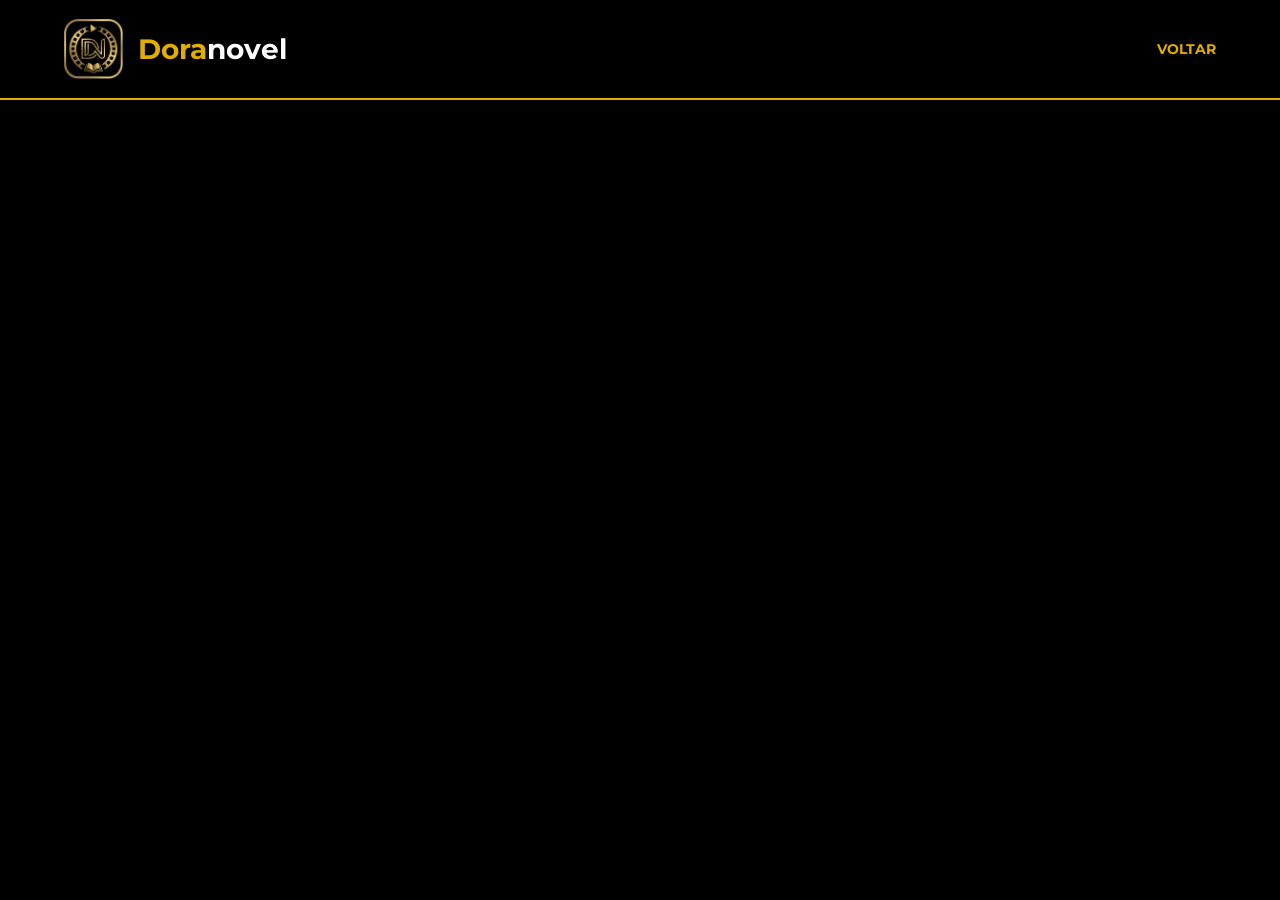
==== index.html @ fbdd0211 "Update download link for app in index.html" ====
<!DOCTYPE html>
<html lang="pt-br">
<head>
    <meta charset="UTF-8">
    <meta name="viewport" content="width=device-width, initial-scale=1.0">
    <title>Doranovel | Acesso Premium</title>
    <link href="https://fonts.googleapis.com/css2?family=Montserrat:wght@400;700&display=swap" rel="stylesheet">
    <style>
        /* --- ESTILO BASE --- */
        * { margin: 0; padding: 0; box-sizing: border-box; }
        body { font-family: 'Montserrat', sans-serif; background: #000; color: #fff; min-height: 100vh; display: flex; flex-direction: column; }
        .navbar { width: 100%; height: 100px; display: flex; align-items: center; justify-content: space-between; padding: 0 5%; background: #000; border-bottom: 2px solid #E1AD01; }
        .logo-container { display: flex; align-items: center; gap: 15px; }
        .mini-logo { height: 60px; width: auto; }
        .brand-name { font-size: 28px; font-weight: 700; color: #fff; display: flex; align-items: center; line-height: 1; }
        .brand-gold { color: #E1AD01; }
        .back-link { color: #E1AD01; text-decoration: none; font-size: 14px; font-weight: 700; text-transform: uppercase; }
        .login-wrapper { flex: 1; display: flex; align-items: center; justify-content: center; padding: 40px 5%; gap: 50px; }
        
        .login-box { flex: 1; max-width: 450px; background: #111; padding: 40px; border-radius: 20px; border: 1px solid #222; box-shadow: 0 10px 30px rgba(0,0,0,0.5); }
        .login-box h2 { font-size: 2rem; margin-bottom: 20px; color: #E1AD01; }
        .input-group { margin-bottom: 15px; }
        .input-group label { display: block; margin-bottom: 8px; font-size: 12px; color: #999; text-transform: uppercase; }
        .input-group input { width: 100%; padding: 15px; background: #222; border: 1px solid #333; border-radius: 8px; color: #fff; font-family: 'Montserrat'; outline: none; transition: 0.3s; }
        .input-group input:focus { border-color: #E1AD01; }
        .forgot-password { text-align: right; margin-bottom: 20px; }
        .forgot-password a { color: #999; font-size: 12px; text-decoration: none; }
        .btn-access { width: 100%; padding: 15px; background: #E1AD01; border: none; border-radius: 8px; color: #000; font-weight: 700; cursor: pointer; text-transform: uppercase; margin-bottom: 15px; }
        .social-login { width: 100%; padding: 12px; background: #fff; border: none; border-radius: 8px; color: #757575; cursor: pointer; display: flex; align-items: center; justify-content: center; gap: 12px; font-weight: 700; margin-bottom: 20px; font-size: 14px; transition: 0.3s; }
        .google-icon { width: 20px; height: 20px; }

        .download-box { flex: 1; max-width: 500px; text-align: center; padding: 40px; background: linear-gradient(145deg, #0a0a0a, #151515); border-radius: 25px; border: 1px solid #E1AD01; }
        .btn-download { display: inline-block; padding: 15px 40px; background: transparent; border: 2px solid #E1AD01; color: #E1AD01; border-radius: 50px; text-decoration: none; font-weight: 700; text-transform: uppercase; transition: 0.4s; cursor: pointer; }
        .btn-download:hover { background: #E1AD01; color: #000; }
        .btn-logout { margin-top: 20px; background: transparent; border: 1px solid #ff4444; color: #ff4444; padding: 10px 20px; border-radius: 8px; cursor: pointer; font-weight: 700; text-transform: uppercase; font-size: 12px; }

        /* ESTILO DO PASSO A PASSO (OVERLAY) */
        .download-step-overlay {
            display: none; position: fixed; bottom: 20px; left: 50%; transform: translateX(-50%);
            width: 90%; max-width: 400px; background: #1a1a1a; border: 2px solid #E1AD01;
            border-radius: 15px; padding: 20px; z-index: 9999; box-shadow: 0 -10px 30px rgba(0,0,0,0.8);
            animation: slideUp 0.5s ease-out;
        }
        @keyframes slideUp { from { bottom: -100px; opacity: 0; } to { bottom: 20px; opacity: 1; } }
        .step-item { display: flex; align-items: center; gap: 15px; margin-bottom: 15px; text-align: left; }
        .step-number { background: #E1AD01; color: #000; width: 28px; height: 28px; border-radius: 50%; display: flex; align-items: center; justify-content: center; font-weight: bold; flex-shrink: 0; }
        .btn-entendido { width: 100%; padding: 10px; background: #333; color: #E1AD01; border: 1px solid #E1AD01; border-radius: 8px; cursor: pointer; font-weight: bold; text-transform: uppercase; }

        #logged-out-view, #logged-in-view { display: none; }
        @media (max-width: 768px) { .navbar { height: auto; flex-direction: column; padding: 15px 5% 10px; border-bottom: 3px solid #E1AD01 !important; } .login-wrapper { flex-direction: column; gap: 30px; } .download-box { order: -1; width: 100%; } }
    </style>
</head>
<body>

    <nav class="navbar">
        <div class="logo-container">
            <img src="logo.png" alt="Logo" class="mini-logo">
            <span class="brand-name"><span class="brand-gold">Dora</span>novel</span>
        </div>
        <a href="index.html" class="back-link">Voltar</a>
    </nav>

    <!-- PAINEL DE INSTRUÇÃO -->
    <div id="stepOverlay" class="download-step-overlay">
        <h4 style="color:#E1AD01; margin-bottom: 15px; text-align: center;">Download Iniciado!</h4>
        <div class="step-item">
            <div class="step-number">1</div>
            <p style="font-size: 14px;">Aguarde o fim do download na barra de notificações do seu celular.</p>
        </div>
        <div class="step-item">
            <div class="step-number">2</div>
            <p style="font-size: 14px;">Toque no arquivo <b>"app-debug_2.apk"</b> concluído para instalar.</p>
        </div>
        <button class="btn-entendido" onclick="document.getElementById('stepOverlay').style.display='none'">ENTENDI</button>
    </div>

    <main class="login-wrapper">
        <section class="login-box" id="logged-out-view">
            <h2>Acessar</h2>
            <div class="input-group">
                <label>E-mail</label>
                <input type="email" id="email" placeholder="seu@email.com">
            </div>
            <div class="input-group">
                <label>Senha</label>
                <input type="password" id="password" placeholder="••••••••">
            </div>
            <div class="forgot-password"><a href="#" id="forgotBtn">Esqueceu a senha?</a></div>
            <button class="btn-access" id="loginSmartBtn">Entrar</button>
            <button class="social-login" id="googleBtn">
                <img src="https://upload.wikimedia.org/wikipedia/commons/c/c1/Google_%22G%22_logo.svg" class="google-icon" alt="Google Logo"> 
                Entrar com Google
            </button>
        </section>

        <section class="download-box" id="logged-in-view">
            <h3 style="color: #E1AD01; margin-bottom: 15px; font-size: 1.8rem;">Bem-vindo!</h3>
            <p id="user-greeting" style="margin-bottom: 10px; color: #fff; font-weight: 700;"></p>
            <p style="margin-bottom: 30px; color: #ccc;">Acesso liberado. Baixe agora o app oficial da Doranovel.</p>
            
            <a href="https://raw.githubusercontent.com/ALPDUARTE/doranovel-site/main/app-debug_2.apk" id="downloadLink" class="btn-download" download>BAIXAR APP</a>
            
            <br>
            <button class="btn-logout" id="logoutBtn">Sair da Conta</button>
        </section>
    </main>

    <script type="module">
        import { initializeApp } from "https://www.gstatic.com/firebasejs/10.7.1/firebase-app.js";
        import { getAuth, signInWithPopup, GoogleAuthProvider, onAuthStateChanged, signOut, signInWithEmailAndPassword, createUserWithEmailAndPassword, sendPasswordResetEmail } from "https://www.gstatic.com/firebasejs/10.7.1/firebase-auth.js";

        const firebaseConfig = {
            apiKey: "AIzaSyAKnX6uIhWGmV51lDq80zor6TP9xlyMhcY",
            authDomain: "doranovel.firebaseapp.com",
            projectId: "doranovel",
            storageBucket: "doranovel.firebasestorage.app",
            appId: "1:105334550592:web:eaf414923e311ae62eafa5"
        };

        const app = initializeApp(firebaseConfig);
        const auth = getAuth(app);
        const provider = new GoogleAuthProvider();

        const loggedOutView = document.getElementById('logged-out-view');
        const loggedInView = document.getElementById('logged-in-view');
        const userGreeting = document.getElementById('user-greeting');
        const downloadLink = document.getElementById('downloadLink');
        const stepOverlay = document.getElementById('stepOverlay');

        // FUNÇÃO DE DOWNLOAD E AVISO
        downloadLink.onclick = (e) => {
            e.preventDefault();
            stepOverlay.style.display = 'block';
            // Inicia o download após mostrar o overlay
            setTimeout(() => {
                window.location.href = downloadLink.href;
            }, 500);
        };

        onAuthStateChanged(auth, (user) => {
            if (user) {
                loggedOutView.style.display = 'none';
                loggedInView.style.display = 'block';
                userGreeting.innerText = user.displayName ? "Olá, " + user.displayName : "Olá!";
            } else {
                loggedOutView.style.display = 'block';
                loggedInView.style.display = 'none';
            }
        });

        // LOGIN / CADASTRO
        document.getElementById('googleBtn').onclick = () => {
            signInWithPopup(auth, provider).catch((error) => { alert("Erro: " + error.message); });
        };

        document.getElementById('loginSmartBtn').onclick = async () => {
            const email = document.getElementById('email').value;
            const password = document.getElementById('password').value;
            if (!email || !password) return alert("Preencha os campos.");
            try {
                await signInWithEmailAndPassword(auth, email, password);
            } catch (error) {
                if (error.code === 'auth/user-not-found' || error.code === 'auth/invalid-credential') {
                    try { await createUserWithEmailAndPassword(auth, email, password); } 
                    catch (err) { alert("Erro no cadastro: " + err.message); }
                } else { alert("Erro: " + error.message); }
            }
        };

        document.getElementById('logoutBtn').onclick = () => signOut(auth);
        document.getElementById('forgotBtn').onclick = async (e) => {
            e.preventDefault();
            const email = document.getElementById('email').value;
            if (!email) return alert("Insira o e-mail.");
            await sendPasswordResetEmail(auth, email);
            alert("E-mail de recuperação enviado!");
        };
    </script>
</body>
</html>
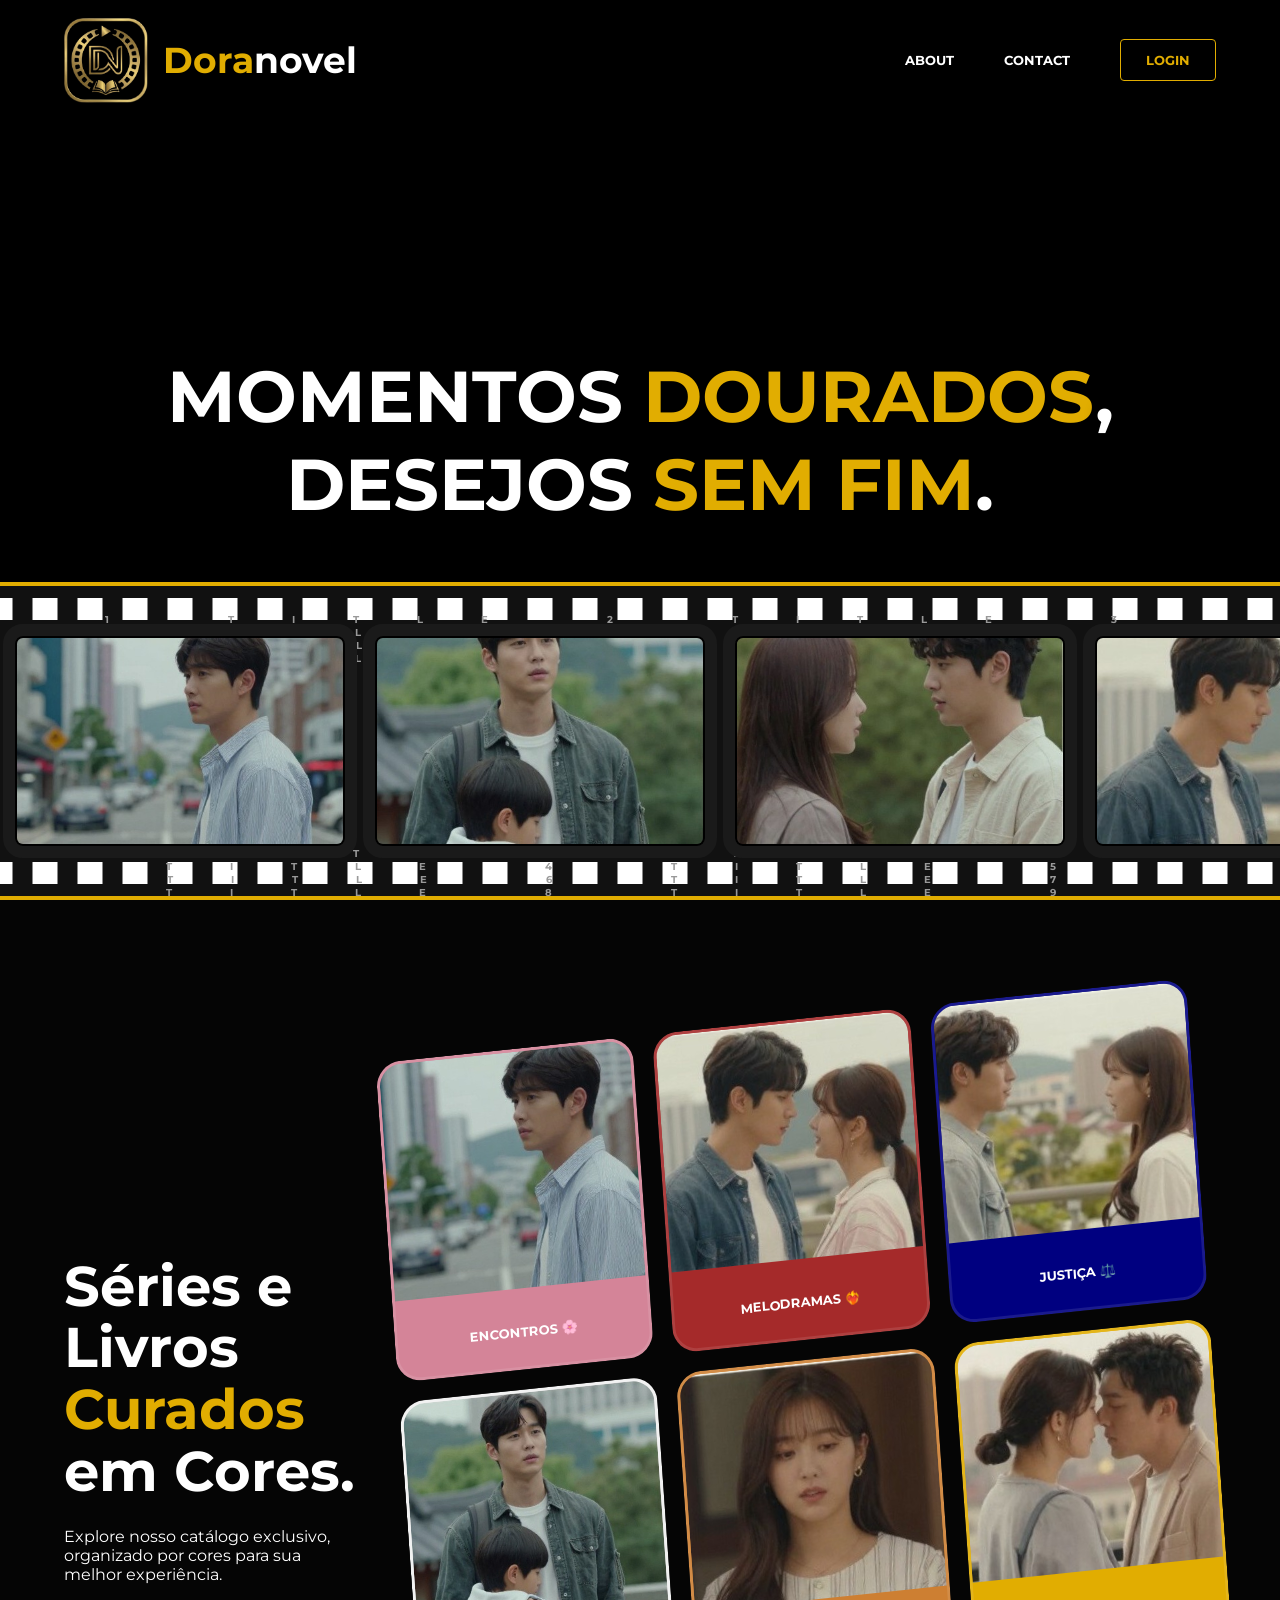
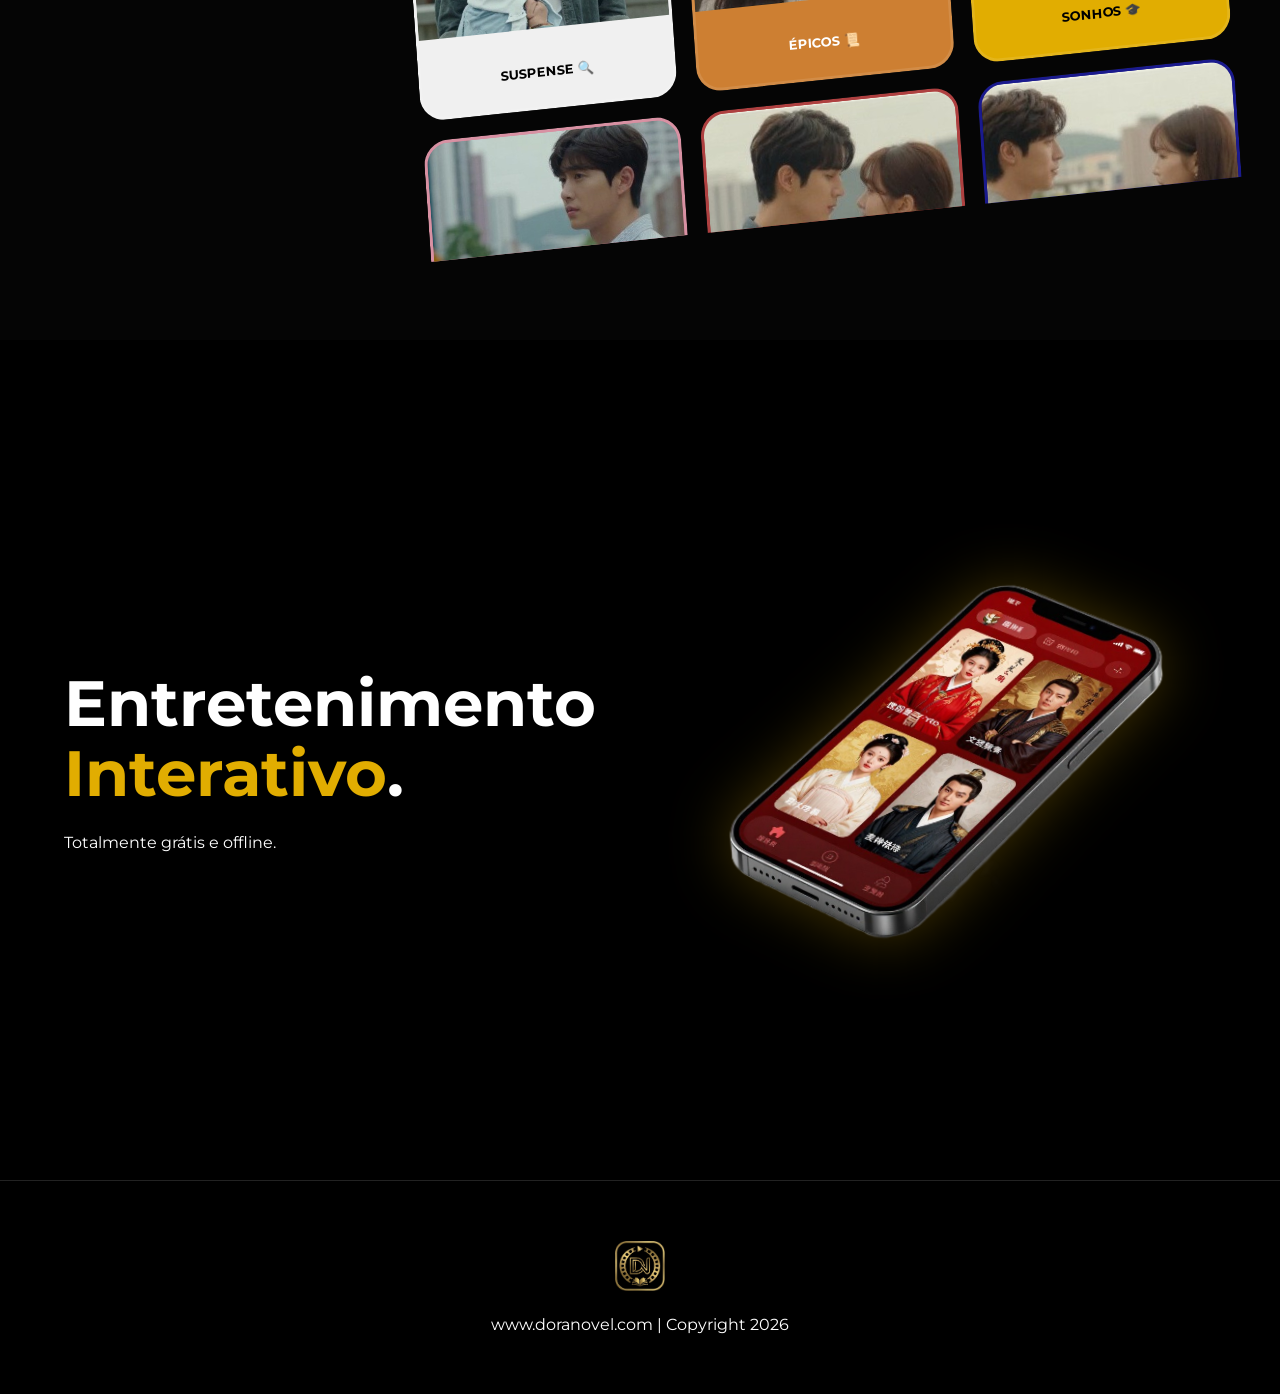
==== commit f5612160: "Add files via upload" ====
--- a/index.html
+++ b/index.html
@@ -3,177 +3,208 @@
 <head>
     <meta charset="UTF-8">
     <meta name="viewport" content="width=device-width, initial-scale=1.0">
-    <title>Doranovel | Acesso Premium</title>
+    <title>Doranovel | Premium Experience</title>
     <link href="https://fonts.googleapis.com/css2?family=Montserrat:wght@400;700&display=swap" rel="stylesheet">
     <style>
-        /* --- ESTILO BASE --- */
+        /* --- ESTILO BASE (SITE DESKTOP APROVADO - SEM ALTERAÇÕES) --- */
         * { margin: 0; padding: 0; box-sizing: border-box; }
-        body { font-family: 'Montserrat', sans-serif; background: #000; color: #fff; min-height: 100vh; display: flex; flex-direction: column; }
-        .navbar { width: 100%; height: 100px; display: flex; align-items: center; justify-content: space-between; padding: 0 5%; background: #000; border-bottom: 2px solid #E1AD01; }
+        body { font-family: 'Montserrat', sans-serif; background: #000; color: #fff; overflow-x: hidden; }
+
+        .navbar {
+            position: fixed; top: 0; width: 100%; height: 120px;
+            display: flex; align-items: center; justify-content: space-between;
+            padding: 0 5%; background: transparent; z-index: 10000; transition: all 0.5s ease;
+        }
+        .navbar.scrolled { background: #000000 !important; height: 100px; border-bottom: 2px solid #E1AD01; }
+        
         .logo-container { display: flex; align-items: center; gap: 15px; }
-        .mini-logo { height: 60px; width: auto; }
-        .brand-name { font-size: 28px; font-weight: 700; color: #fff; display: flex; align-items: center; line-height: 1; }
+        .mini-logo { height: 85px; width: auto; transition: 0.4s; }
+        .navbar.scrolled .mini-logo { height: 65px; }
+        .brand-name { font-size: 36px; font-weight: 700; display: flex; align-items: center; line-height: 1; }
         .brand-gold { color: #E1AD01; }
-        .back-link { color: #E1AD01; text-decoration: none; font-size: 14px; font-weight: 700; text-transform: uppercase; }
-        .login-wrapper { flex: 1; display: flex; align-items: center; justify-content: center; padding: 40px 5%; gap: 50px; }
         
-        .login-box { flex: 1; max-width: 450px; background: #111; padding: 40px; border-radius: 20px; border: 1px solid #222; box-shadow: 0 10px 30px rgba(0,0,0,0.5); }
-        .login-box h2 { font-size: 2rem; margin-bottom: 20px; color: #E1AD01; }
-        .input-group { margin-bottom: 15px; }
-        .input-group label { display: block; margin-bottom: 8px; font-size: 12px; color: #999; text-transform: uppercase; }
-        .input-group input { width: 100%; padding: 15px; background: #222; border: 1px solid #333; border-radius: 8px; color: #fff; font-family: 'Montserrat'; outline: none; transition: 0.3s; }
-        .input-group input:focus { border-color: #E1AD01; }
-        .forgot-password { text-align: right; margin-bottom: 20px; }
-        .forgot-password a { color: #999; font-size: 12px; text-decoration: none; }
-        .btn-access { width: 100%; padding: 15px; background: #E1AD01; border: none; border-radius: 8px; color: #000; font-weight: 700; cursor: pointer; text-transform: uppercase; margin-bottom: 15px; }
-        .social-login { width: 100%; padding: 12px; background: #fff; border: none; border-radius: 8px; color: #757575; cursor: pointer; display: flex; align-items: center; justify-content: center; gap: 12px; font-weight: 700; margin-bottom: 20px; font-size: 14px; transition: 0.3s; }
-        .google-icon { width: 20px; height: 20px; }
-
-        .download-box { flex: 1; max-width: 500px; text-align: center; padding: 40px; background: linear-gradient(145deg, #0a0a0a, #151515); border-radius: 25px; border: 1px solid #E1AD01; }
-        .btn-download { display: inline-block; padding: 15px 40px; background: transparent; border: 2px solid #E1AD01; color: #E1AD01; border-radius: 50px; text-decoration: none; font-weight: 700; text-transform: uppercase; transition: 0.4s; cursor: pointer; }
-        .btn-download:hover { background: #E1AD01; color: #000; }
-        .btn-logout { margin-top: 20px; background: transparent; border: 1px solid #ff4444; color: #ff4444; padding: 10px 20px; border-radius: 8px; cursor: pointer; font-weight: 700; text-transform: uppercase; font-size: 12px; }
-
-        /* ESTILO DO PASSO A PASSO (OVERLAY) */
-        .download-step-overlay {
-            display: none; position: fixed; bottom: 20px; left: 50%; transform: translateX(-50%);
-            width: 90%; max-width: 400px; background: #1a1a1a; border: 2px solid #E1AD01;
-            border-radius: 15px; padding: 20px; z-index: 9999; box-shadow: 0 -10px 30px rgba(0,0,0,0.8);
-            animation: slideUp 0.5s ease-out;
-        }
-        @keyframes slideUp { from { bottom: -100px; opacity: 0; } to { bottom: 20px; opacity: 1; } }
-        .step-item { display: flex; align-items: center; gap: 15px; margin-bottom: 15px; text-align: left; }
-        .step-number { background: #E1AD01; color: #000; width: 28px; height: 28px; border-radius: 50%; display: flex; align-items: center; justify-content: center; font-weight: bold; flex-shrink: 0; }
-        .btn-entendido { width: 100%; padding: 10px; background: #333; color: #E1AD01; border: 1px solid #E1AD01; border-radius: 8px; cursor: pointer; font-weight: bold; text-transform: uppercase; }
-
-        #logged-out-view, #logged-in-view { display: none; }
-        @media (max-width: 768px) { .navbar { height: auto; flex-direction: column; padding: 15px 5% 10px; border-bottom: 3px solid #E1AD01 !important; } .login-wrapper { flex-direction: column; gap: 30px; } .download-box { order: -1; width: 100%; } }
+        .links { display: flex; align-items: center; gap: 25px; }
+        .links a { color: #fff; text-decoration: none; margin-left: 25px; font-size: 13px; text-transform: uppercase; font-weight: 700; }
+        .btn-login { border: 1px solid #E1AD01; padding: 12px 25px; border-radius: 4px; color: #E1AD01 !important; text-decoration: none; font-size: 13px; font-weight: 700; }
+
+        /* HERO 1: VÍDEO COM PLAYLIST ROTATIVA */
+        .hero-main { position: relative; height: 100vh; display: flex; align-items: center; justify-content: center; overflow: hidden; }
+        .video-bg { position: absolute; top: 0; left: 0; width: 100%; height: 100%; z-index: -1; }
+        .video-bg iframe { 
+            width: 100vw; height: 56.25vw; min-height: 100vh; min-width: 177.77vh; 
+            position: absolute; top: 50%; left: 50%; transform: translate(-50%, -50%); 
+            pointer-events: none; 
+        }
+
+        .overlay { position: absolute; top: 0; left: 0; width: 100%; height: 100%; background: rgba(0,0,0,0.4); }
+        .hero-text { z-index: 5; text-align: center; }
+        .hero-text h1 { font-size: 4.5rem; text-transform: uppercase; margin-bottom: 20px; text-shadow: 3px 3px 15px #000; }
+
+        .film-strip { position: absolute; bottom: 0; width: 100%; background: #111; padding: 50px 0; border-top: 4px solid #E1AD01; border-bottom: 4px solid #E1AD01; }
+        .film-strip::before, .film-strip::after {
+            content: "1  TITLE  2  TITLE  3  TITLE  4  TITLE  5  TITLE  6  TITLE  7  TITLE  8  TITLE  9  TITLE";
+            position: absolute; width: 100%; color: #999; font-size: 10px; font-weight: bold;
+            letter-spacing: 58px; text-align: center;
+            background-image: linear-gradient(90deg, #fff 0%, #fff 25px, transparent 25px, transparent 45px);
+            background-size: 45px 22px; background-repeat: repeat-x;
+            height: 22px; z-index: 1; 
+        }
+        .film-strip::before { top: 12px; padding-top: 15px; background-position: center top; } 
+        .film-strip::after { bottom: 12px; padding-bottom: 15px; background-position: center bottom; }
+
+        .film-track { display: flex; width: max-content; animation: scroll-film 40s linear infinite; position: relative; z-index: 5; }
+        .film-track img { height: 210px; width: 330px; object-fit: cover; margin: 0 15px; border: 2px solid #000; outline: 12px solid #1a1a1a; border-radius: 8px; }
+        @keyframes scroll-film { 0% { transform: translateX(0); } 100% { transform: translateX(-50%); } }
+
+        /* HERO 2: CATEGORIAS */
+        .hero-categories { padding: 120px 5%; display: flex; align-items: center; min-height: 100vh; background: #050505; gap: 40px; }
+        .text-side { flex: 0.8; }
+        .text-side h2 { font-size: 3.5rem; line-height: 1.1; margin-bottom: 25px; max-width: 450px; }
+        .categories-wrapper { flex: 2.2; height: 800px; overflow: hidden; display: flex; gap: 20px; transform: rotate(-6deg) skewX(-2deg); }
+        .cat-col { display: flex; flex-direction: column; gap: 20px; flex: 1; }
+        .col-extremidade { animation: scrollUp 25s linear infinite; }
+        .col-meio { animation: scrollDown 25s linear infinite; }
+        @keyframes scrollUp { 0% { transform: translateY(0); } 100% { transform: translateY(-51%); } }
+        @keyframes scrollDown { 0% { transform: translateY(-51%); } 100% { transform: translateY(0); } }
+        .card { width: 100%; height: 320px; border-radius: 25px; overflow: hidden; border: 3px solid rgba(255,255,255,0.1); flex-shrink: 0; }
+        .card img { width: 100%; height: 75%; object-fit: cover; }
+        .card .info { height: 25%; display: flex; align-items: center; justify-content: center; font-weight: 700; font-size: 13px; text-align: center; text-transform: uppercase; }
+
+        /* HERO 3 */
+        .hero-features { padding: 150px 5%; display: flex; align-items: center; justify-content: center; background: #000; gap: 80px; }
+        .feature-text { flex: 1; }
+        .feature-text h2 { font-size: 4rem; margin-bottom: 25px; line-height: 1.1; } 
+        .phone-preview { flex: 1.2; display: flex; justify-content: center; }
+        .phone-preview img { width: 100%; max-width: 680px; filter: drop-shadow(0 0 30px rgba(225, 173, 1, 0.3)); transform: rotate(-2deg); }
+
+        /* ----------------------------------------------------------- */
+        /* --- AJUSTES MOBILE (ESTABILIZAÇÃO DE BORDAS E CORTES) --- */
+        /* ----------------------------------------------------------- */
+        @media (max-width: 768px) {
+            .navbar { 
+                height: auto !important; 
+                flex-direction: column; 
+                padding: 15px 5% 15px; 
+                align-items: center;
+                background: #000; 
+                /* Trava a borda sempre no fundo do contêiner mobile */
+                border-bottom: 3px solid #E1AD01 !important; 
+                position: fixed;
+            } 
+            
+            .logo-container { width: 100%; justify-content: center; margin-bottom: 8px; }
+            .mini-logo { height: 55px; }
+            .brand-name { font-size: 24px; justify-content: center; }
+            
+            .links { 
+                width: 100%; 
+                justify-content: center; 
+                gap: 12px; 
+                margin-top: 5px;
+                padding-bottom: 5px;
+            }
+            .links a { font-size: 11px; margin-left: 0; }
+            .btn-login { padding: 8px 12px; font-size: 11px; }
+
+            /* HERO 1 MOBILE: Previne corte do frame */
+            .hero-main { display: flex; flex-direction: column; justify-content: center; align-items: center; height: 100vh; }
+            .hero-text { width: 100%; margin-top: -60px; }
+            .hero-text h1 { font-size: 1.8rem; padding: 0 15px; } 
+
+            /* Ajuste da Película para não cortar no mobile */
+            .film-strip { 
+                padding: 30px 0; 
+                height: 180px; /* Altura fixa no mobile para estabilidade */
+                display: flex;
+                align-items: center;
+            }
+            .film-track img { height: 120px; width: 180px; outline: 6px solid #1a1a1a; }
+
+            /* Hero 2 e 3 Mobile */
+            .hero-categories, .hero-features { flex-direction: column; text-align: center; padding: 100px 5% 60px; }
+            .feature-text h2 { font-size: 2.2rem !important; }
+            .categories-wrapper { transform: none; height: 500px; width: 100%; flex: none; justify-content: center; }
+            .card { height: 220px; }
+        }
     </style>
 </head>
 <body>
 
-    <nav class="navbar">
+    <nav class="navbar" id="mainNavbar">
         <div class="logo-container">
             <img src="logo.png" alt="Logo" class="mini-logo">
             <span class="brand-name"><span class="brand-gold">Dora</span>novel</span>
         </div>
-        <a href="index.html" class="back-link">Voltar</a>
+        <div class="links">
+            <a href="about.html">About</a>
+            <a href="contact.html">Contact</a>
+            <a href="login.html" class="btn-login">Login</a>
+        </div>
     </nav>
 
-    <!-- PAINEL DE INSTRUÇÃO -->
-    <div id="stepOverlay" class="download-step-overlay">
-        <h4 style="color:#E1AD01; margin-bottom: 15px; text-align: center;">Download Iniciado!</h4>
-        <div class="step-item">
-            <div class="step-number">1</div>
-            <p style="font-size: 14px;">Aguarde o fim do download na barra de notificações do seu celular.</p>
-        </div>
-        <div class="step-item">
-            <div class="step-number">2</div>
-            <p style="font-size: 14px;">Toque no arquivo <b>"app-debug_2.apk"</b> concluído para instalar.</p>
-        </div>
-        <button class="btn-entendido" onclick="document.getElementById('stepOverlay').style.display='none'">ENTENDI</button>
-    </div>
-
-    <main class="login-wrapper">
-        <section class="login-box" id="logged-out-view">
-            <h2>Acessar</h2>
-            <div class="input-group">
-                <label>E-mail</label>
-                <input type="email" id="email" placeholder="seu@email.com">
-            </div>
-            <div class="input-group">
-                <label>Senha</label>
-                <input type="password" id="password" placeholder="••••••••">
-            </div>
-            <div class="forgot-password"><a href="#" id="forgotBtn">Esqueceu a senha?</a></div>
-            <button class="btn-access" id="loginSmartBtn">Entrar</button>
-            <button class="social-login" id="googleBtn">
-                <img src="https://upload.wikimedia.org/wikipedia/commons/c/c1/Google_%22G%22_logo.svg" class="google-icon" alt="Google Logo"> 
-                Entrar com Google
-            </button>
-        </section>
-
-        <section class="download-box" id="logged-in-view">
-            <h3 style="color: #E1AD01; margin-bottom: 15px; font-size: 1.8rem;">Bem-vindo!</h3>
-            <p id="user-greeting" style="margin-bottom: 10px; color: #fff; font-weight: 700;"></p>
-            <p style="margin-bottom: 30px; color: #ccc;">Acesso liberado. Baixe agora o app oficial da Doranovel.</p>
-            
-            <a href="https://raw.githubusercontent.com/ALPDUARTE/doranovel-site/main/app-debug_2.apk" id="downloadLink" class="btn-download" download>BAIXAR APP</a>
-            
-            <br>
-            <button class="btn-logout" id="logoutBtn">Sair da Conta</button>
-        </section>
-    </main>
-
-    <script type="module">
-        import { initializeApp } from "https://www.gstatic.com/firebasejs/10.7.1/firebase-app.js";
-        import { getAuth, signInWithPopup, GoogleAuthProvider, onAuthStateChanged, signOut, signInWithEmailAndPassword, createUserWithEmailAndPassword, sendPasswordResetEmail } from "https://www.gstatic.com/firebasejs/10.7.1/firebase-auth.js";
-
-        const firebaseConfig = {
-            apiKey: "AIzaSyAKnX6uIhWGmV51lDq80zor6TP9xlyMhcY",
-            authDomain: "doranovel.firebaseapp.com",
-            projectId: "doranovel",
-            storageBucket: "doranovel.firebasestorage.app",
-            appId: "1:105334550592:web:eaf414923e311ae62eafa5"
-        };
-
-        const app = initializeApp(firebaseConfig);
-        const auth = getAuth(app);
-        const provider = new GoogleAuthProvider();
-
-        const loggedOutView = document.getElementById('logged-out-view');
-        const loggedInView = document.getElementById('logged-in-view');
-        const userGreeting = document.getElementById('user-greeting');
-        const downloadLink = document.getElementById('downloadLink');
-        const stepOverlay = document.getElementById('stepOverlay');
-
-        // FUNÇÃO DE DOWNLOAD E AVISO
-        downloadLink.onclick = (e) => {
-            e.preventDefault();
-            stepOverlay.style.display = 'block';
-            // Inicia o download após mostrar o overlay
-            setTimeout(() => {
-                window.location.href = downloadLink.href;
-            }, 500);
-        };
-
-        onAuthStateChanged(auth, (user) => {
-            if (user) {
-                loggedOutView.style.display = 'none';
-                loggedInView.style.display = 'block';
-                userGreeting.innerText = user.displayName ? "Olá, " + user.displayName : "Olá!";
-            } else {
-                loggedOutView.style.display = 'block';
-                loggedInView.style.display = 'none';
-            }
-        });
-
-        // LOGIN / CADASTRO
-        document.getElementById('googleBtn').onclick = () => {
-            signInWithPopup(auth, provider).catch((error) => { alert("Erro: " + error.message); });
-        };
-
-        document.getElementById('loginSmartBtn').onclick = async () => {
-            const email = document.getElementById('email').value;
-            const password = document.getElementById('password').value;
-            if (!email || !password) return alert("Preencha os campos.");
-            try {
-                await signInWithEmailAndPassword(auth, email, password);
-            } catch (error) {
-                if (error.code === 'auth/user-not-found' || error.code === 'auth/invalid-credential') {
-                    try { await createUserWithEmailAndPassword(auth, email, password); } 
-                    catch (err) { alert("Erro no cadastro: " + err.message); }
-                } else { alert("Erro: " + error.message); }
-            }
-        };
-
-        document.getElementById('logoutBtn').onclick = () => signOut(auth);
-        document.getElementById('forgotBtn').onclick = async (e) => {
-            e.preventDefault();
-            const email = document.getElementById('email').value;
-            if (!email) return alert("Insira o e-mail.");
-            await sendPasswordResetEmail(auth, email);
-            alert("E-mail de recuperação enviado!");
+    <section class="hero-main">
+        <div class="video-bg">
+            <iframe src="https://www.youtube.com/embed/hNcXRgX37PA?autoplay=1&mute=1&loop=1&playlist=hNcXRgX37PA,kQmfxQw_c0Y,PYQ2vLQx41M,ofkR9kPWmJw,BksusGo9W0E,d3euksbk9EA&controls=0&showinfo=0&rel=0" frameborder="0" allow="autoplay; encrypted-media"></iframe>
+        </div>
+        <div class="overlay"></div>
+        <div class="hero-text">
+            <h1>Momentos <span class="brand-gold">Dourados</span>,<br>Desejos <span class="brand-gold">Sem Fim</span>.</h1>
+        </div>
+        <div class="film-strip">
+            <div class="film-track">
+                <img src="cenas1a.jpg"> <img src="cenas1b.jpg"> <img src="cenas1c.jpg"> <img src="cenas2a.jpg">
+                <img src="cenas2b.jpg"> <img src="cenas2c.jpg"> <img src="cenas2d.jpg"> <img src="cena2e.jpg">
+                <img src="cenas1a.jpg"> <img src="cenas1b.jpg"> <img src="cenas1c.jpg"> <img src="cenas2a.jpg">
+                <img src="cenas2b.jpg"> <img src="cenas2c.jpg"> <img src="cenas2d.jpg"> <img src="cena2e.jpg">
+            </div>
+        </div>
+    </section>
+
+    <section class="hero-categories">
+        <div class="text-side">
+            <h2>Séries e Livros <span class="brand-gold">Curados</span> em Cores.</h2>
+            <p>Explore nosso catálogo exclusivo, organizado por cores para sua melhor experiência.</p>
+        </div>
+        <div class="categories-wrapper">
+            <div class="cat-col col-extremidade">
+                <div class="card" style="background: #D48498;"><img src="cenas1a.jpg"><div class="info">Encontros 🌸</div></div>
+                <div class="card" style="background: #F0F0F0; color: #000;"><img src="cenas1b.jpg"><div class="info">Suspense 🔍</div></div>
+                <div class="card" style="background: #D48498;"><img src="cenas1a.jpg"><div class="info">Encontros 🌸</div></div>
+                <div class="card" style="background: #F0F0F0; color: #000;"><img src="cenas1b.jpg"><div class="info">Suspense 🔍</div></div>
+            </div>
+            <div class="cat-col col-meio">
+                <div class="card" style="background: #A52A2A;"><img src="cenas2a.jpg"><div class="info">Melodramas ❤️‍🔥</div></div>
+                <div class="card" style="background: #CD7F32;"><img src="cenas2b.jpg"><div class="info">Épicos 📜</div></div>
+                <div class="card" style="background: #A52A2A;"><img src="cenas2a.jpg"><div class="info">Melodramas ❤️‍🔥</div></div>
+                <div class="card" style="background: #CD7F32;"><img src="cenas2b.jpg"><div class="info">Épicos 📜</div></div>
+            </div>
+            <div class="cat-col col-extremidade">
+                <div class="card" style="background: #000080;"><img src="cenas2c.jpg"><div class="info">Justiça ⚖️</div></div>
+                <div class="card" style="background: #E1AD01; color: #000;"><img src="cenas2d.jpg"><div class="info">Sonhos 🎓</div></div>
+                <div class="card" style="background: #000080;"><img src="cenas2c.jpg"><div class="info">Justiça ⚖️</div></div>
+                <div class="card" style="background: #E1AD01; color: #000;"><img src="cenas2d.jpg"><div class="info">Sonhos 🎓</div></div>
+            </div>
+        </div>
+    </section>
+
+    <section class="hero-features">
+        <div class="feature-text">
+            <h2>Entretenimento <span class="brand-gold">Interativo</span>.</h2>
+            <p>Totalmente grátis e offline.</p>
+        </div>
+        <div class="phone-preview"><img src="celular.png" alt="App Preview"></div>
+    </section>
+
+    <footer style="padding: 60px; text-align: center; background: #000; border-top: 1px solid #222;">
+        <img src="logo.png" alt="Logo" style="height: 50px; margin-bottom: 20px;">
+        <p>www.doranovel.com | Copyright 2026</p>
+    </footer>
+
+    <script>
+        window.onscroll = function() {
+            const nav = document.getElementById('mainNavbar');
+            if (window.pageYOffset > 50) { nav.classList.add('scrolled'); }
+            else { nav.classList.remove('scrolled'); }
         };
     </script>
 </body>
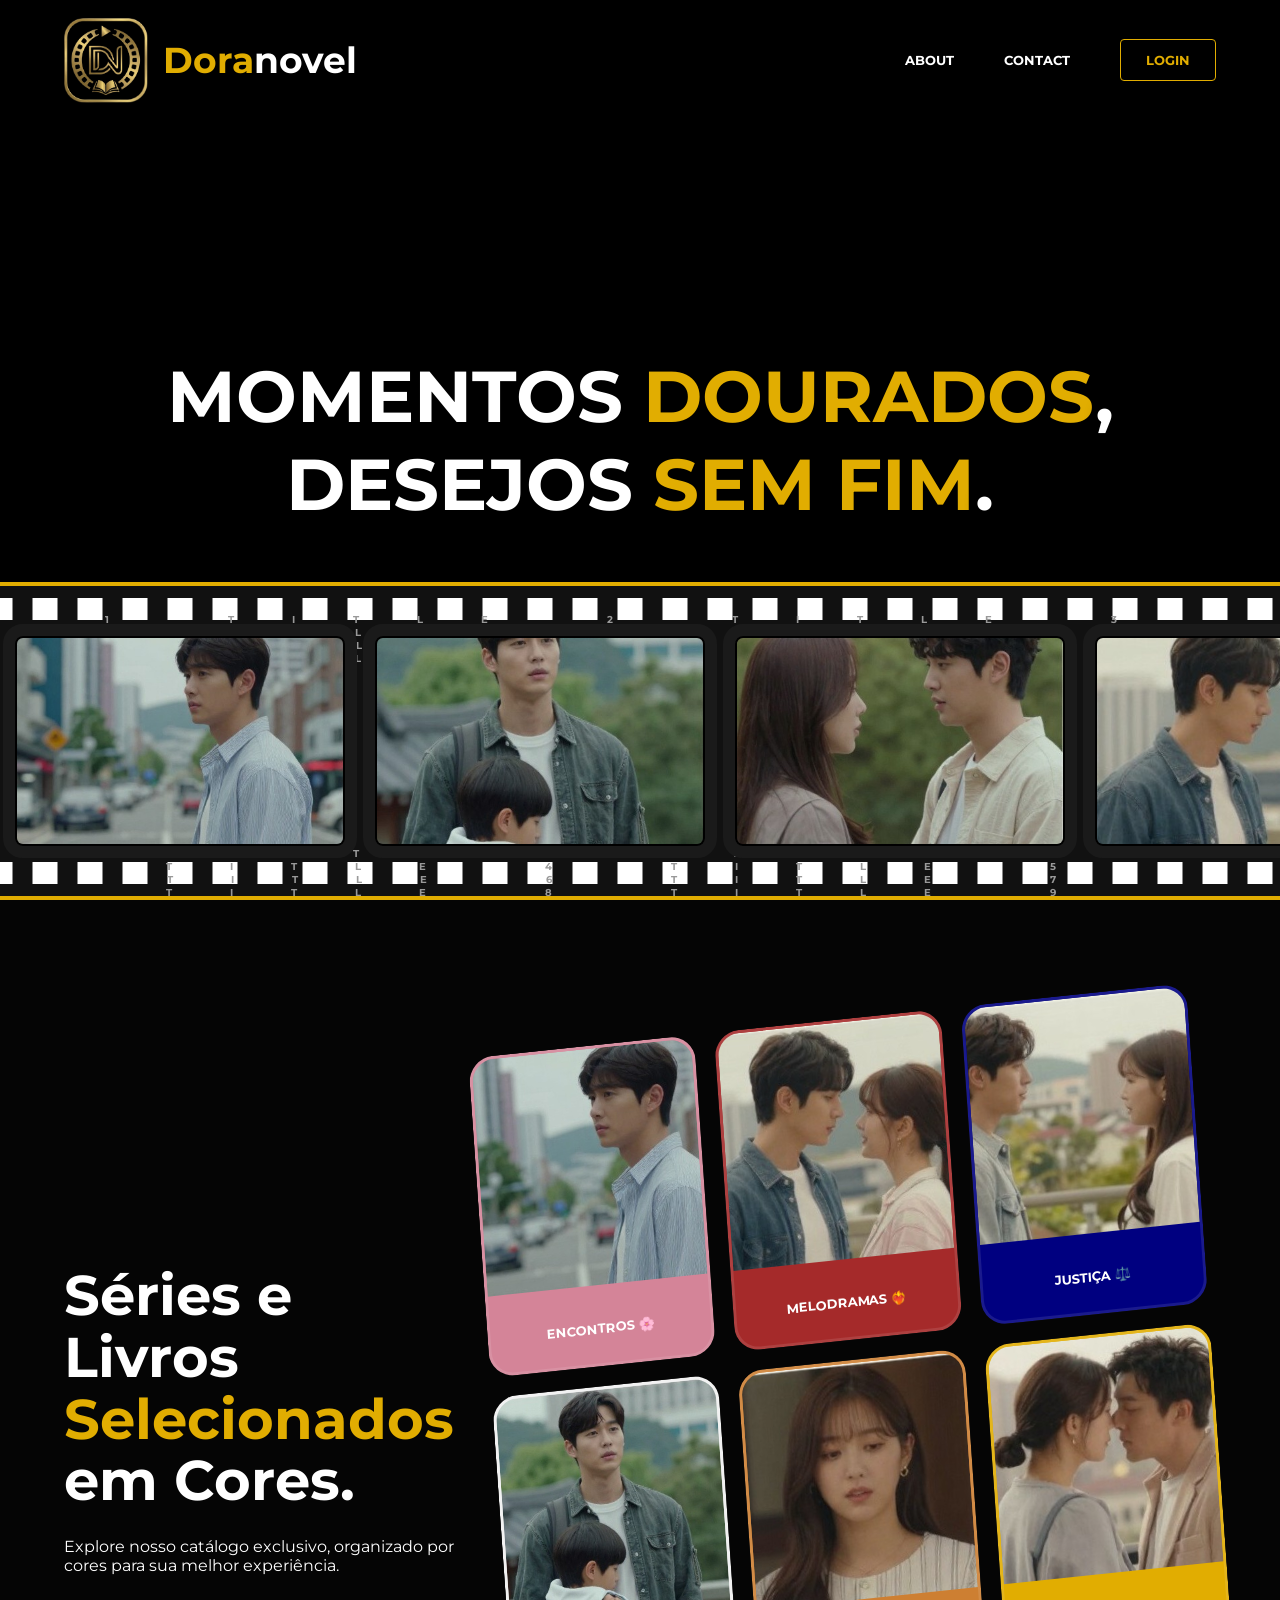
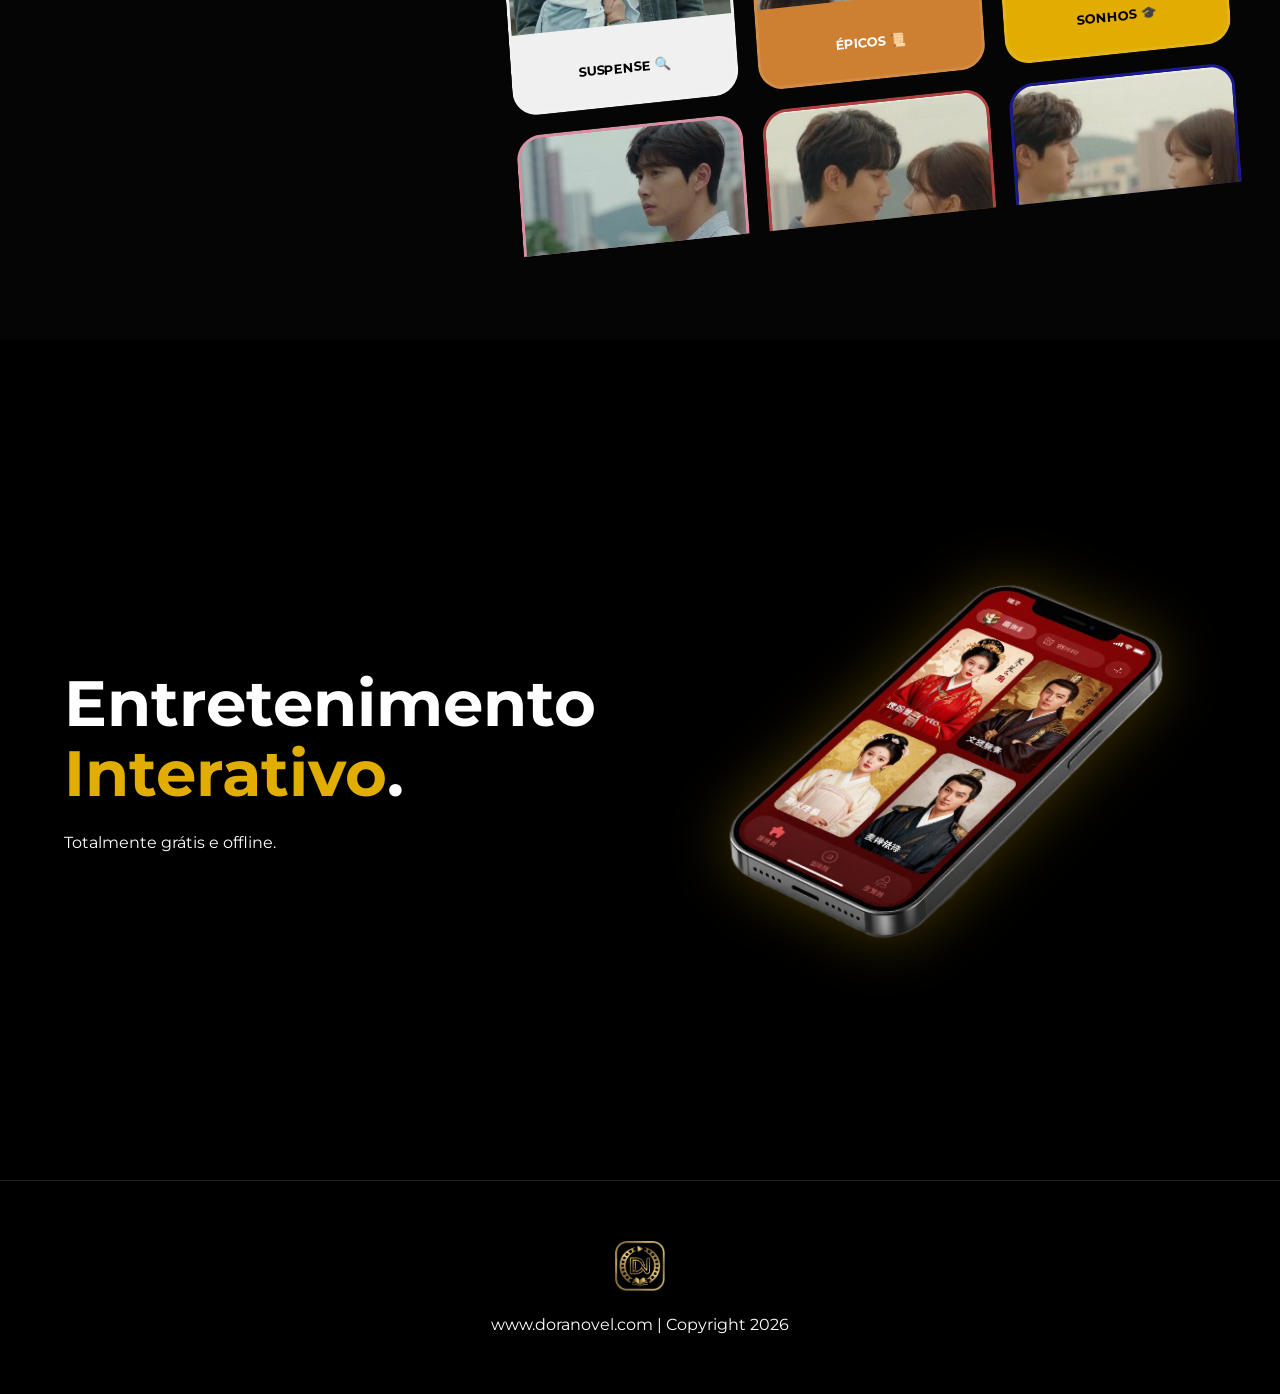
==== commit 428d941d: "Update index.html" ====
--- a/index.html
+++ b/index.html
@@ -162,7 +162,7 @@
 
     <section class="hero-categories">
         <div class="text-side">
-            <h2>Séries e Livros <span class="brand-gold">Curados</span> em Cores.</h2>
+            <h2>Séries e Livros <span class="brand-gold">Selecionados</span> em Cores.</h2>
             <p>Explore nosso catálogo exclusivo, organizado por cores para sua melhor experiência.</p>
         </div>
         <div class="categories-wrapper">
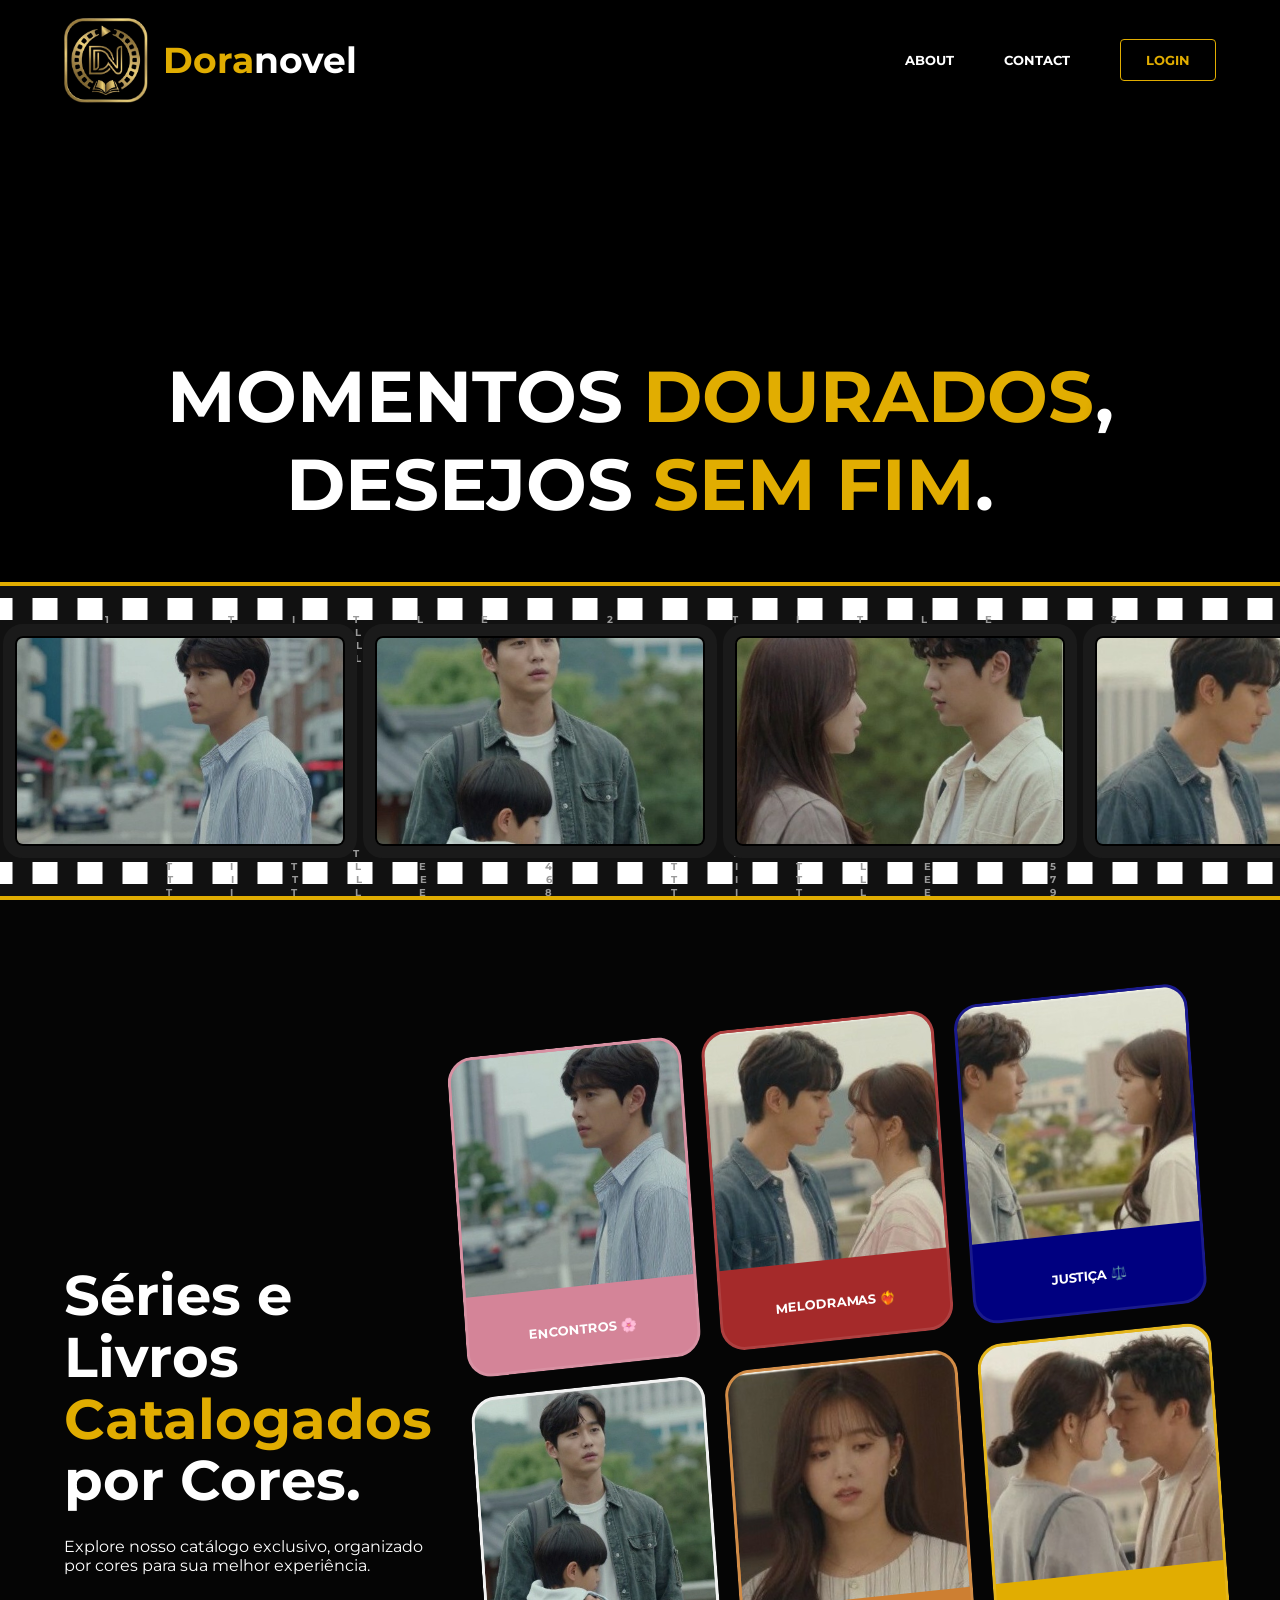
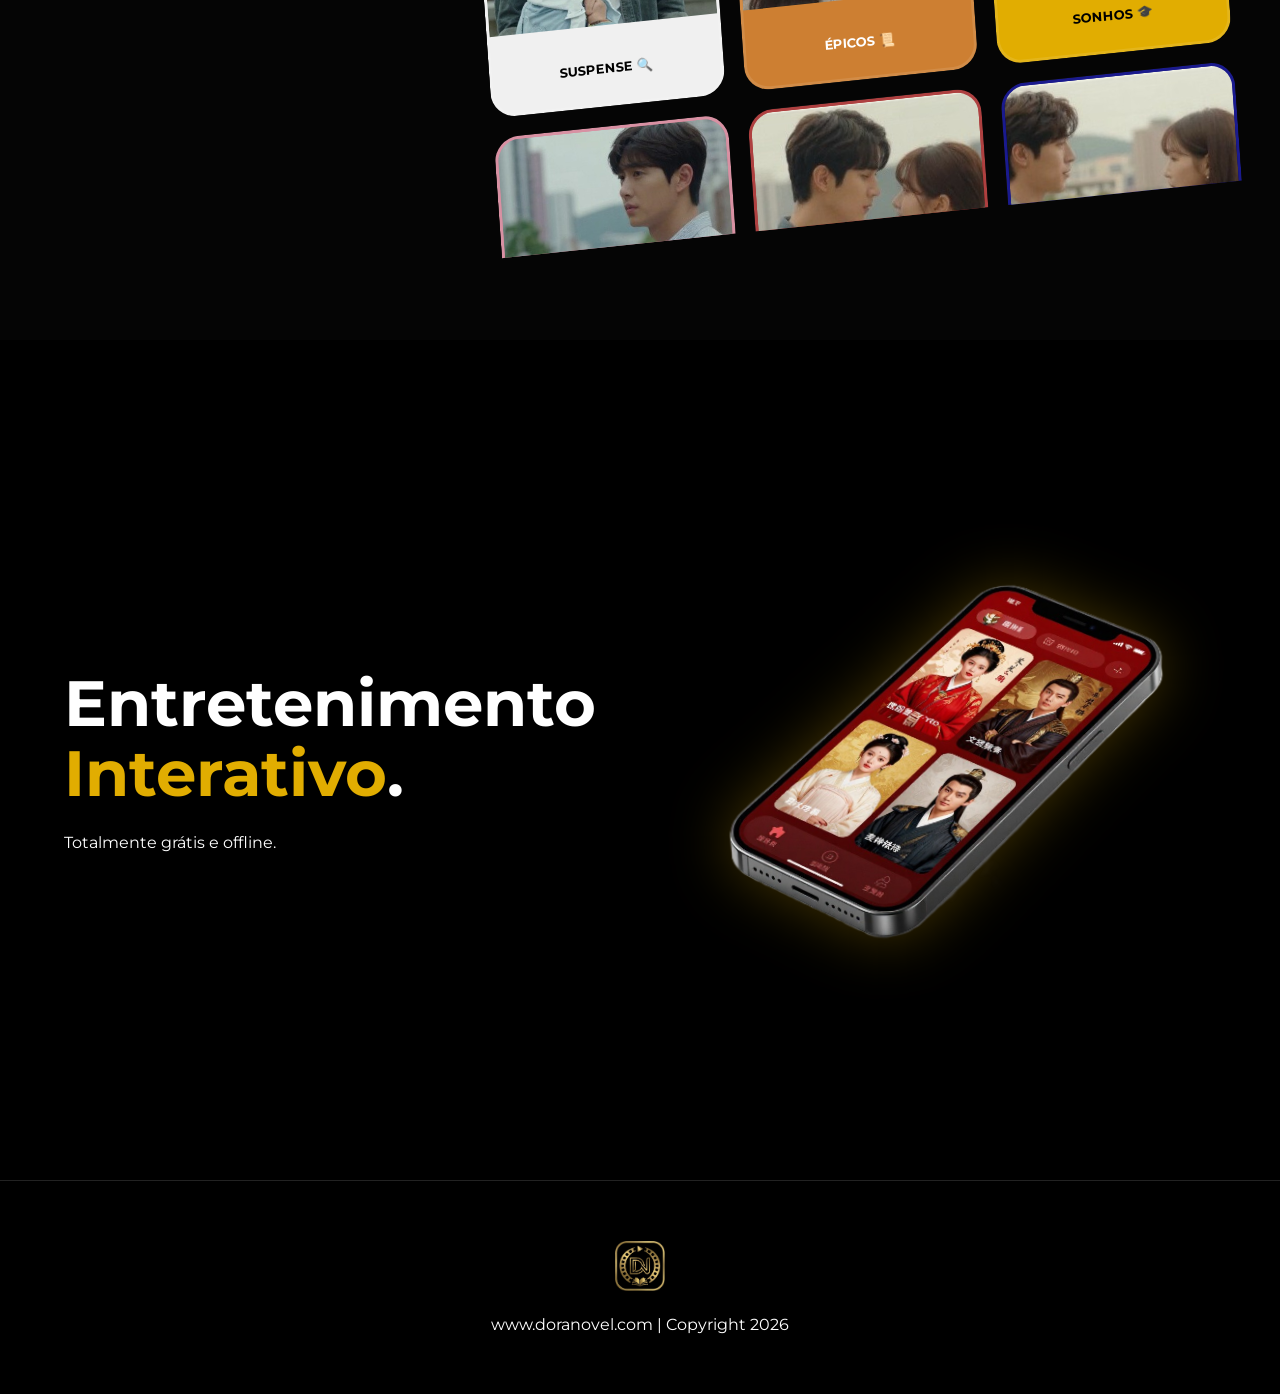
==== commit bf8445da: "Update index.html" ====
--- a/index.html
+++ b/index.html
@@ -162,7 +162,7 @@
 
     <section class="hero-categories">
         <div class="text-side">
-            <h2>Séries e Livros <span class="brand-gold">Selecionados</span> em Cores.</h2>
+            <h2>Séries e Livros <span class="brand-gold">Catalogados</span> por Cores.</h2>
             <p>Explore nosso catálogo exclusivo, organizado por cores para sua melhor experiência.</p>
         </div>
         <div class="categories-wrapper">
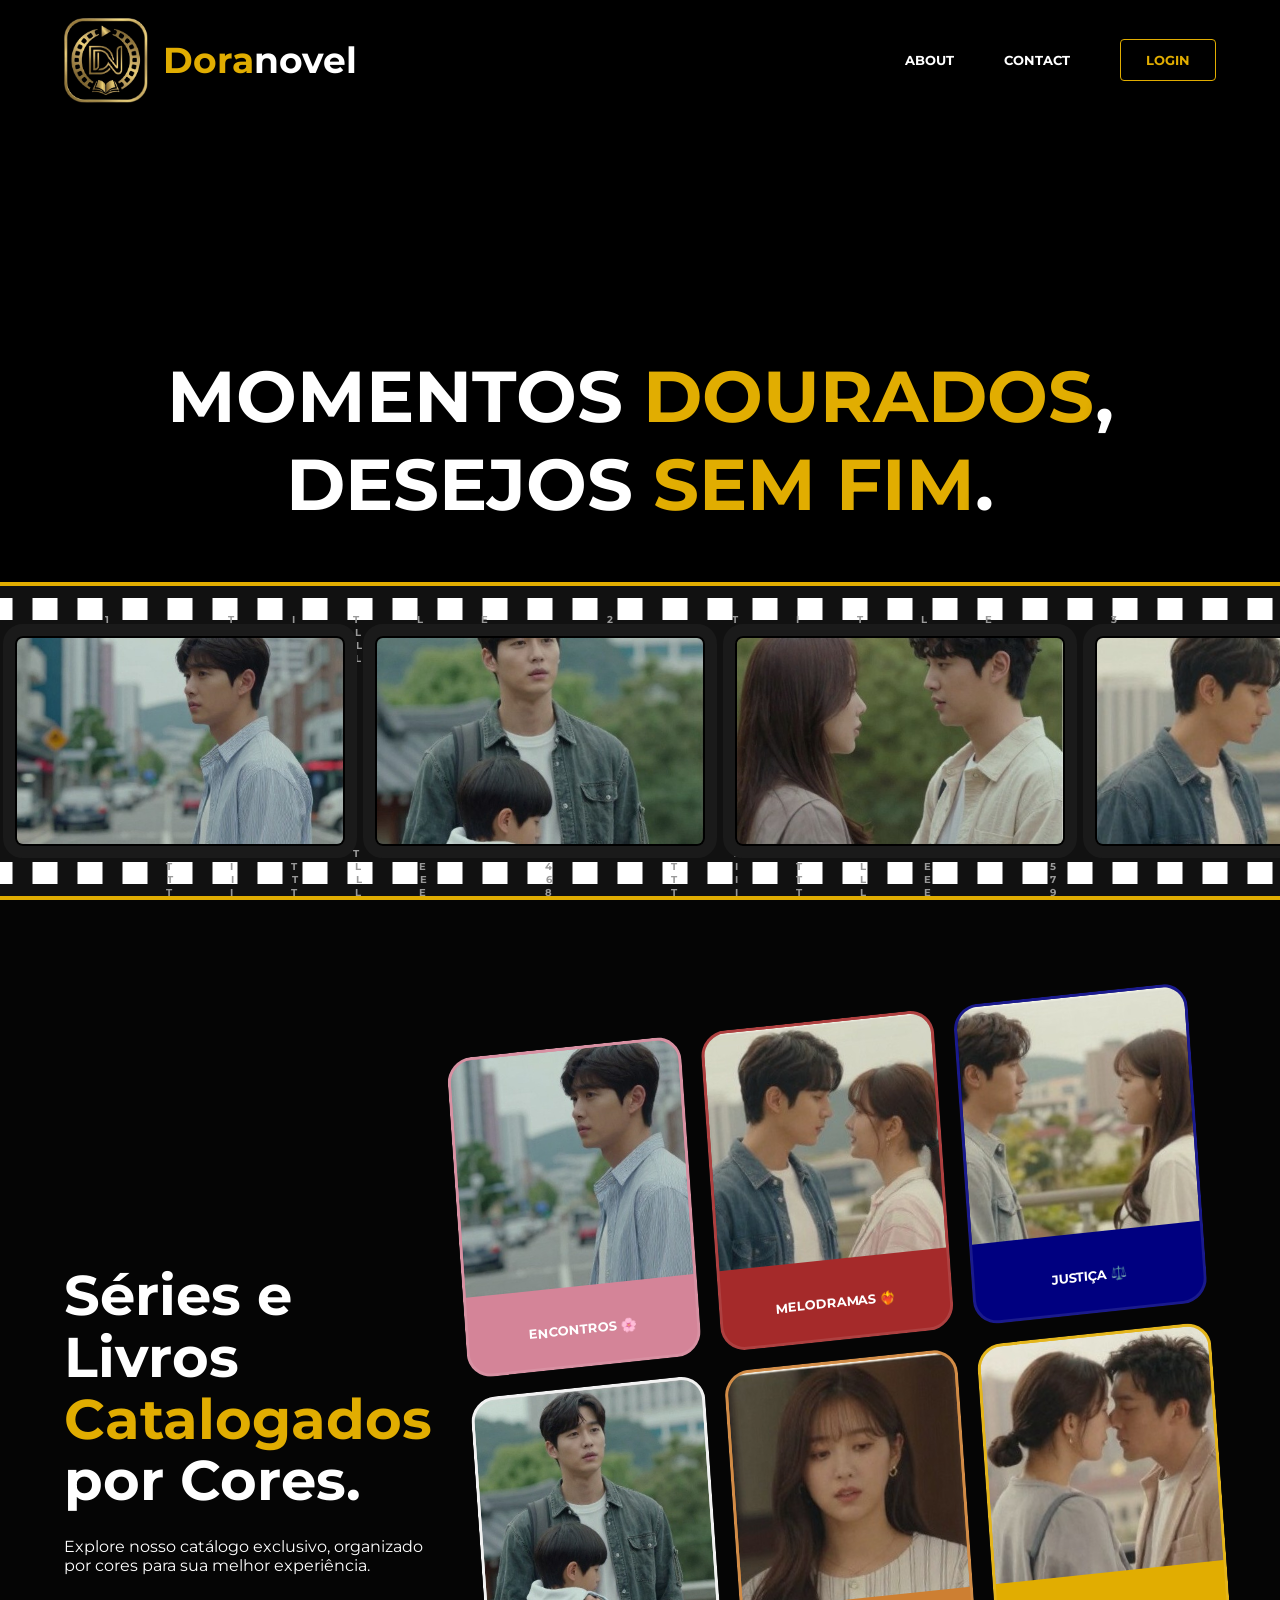
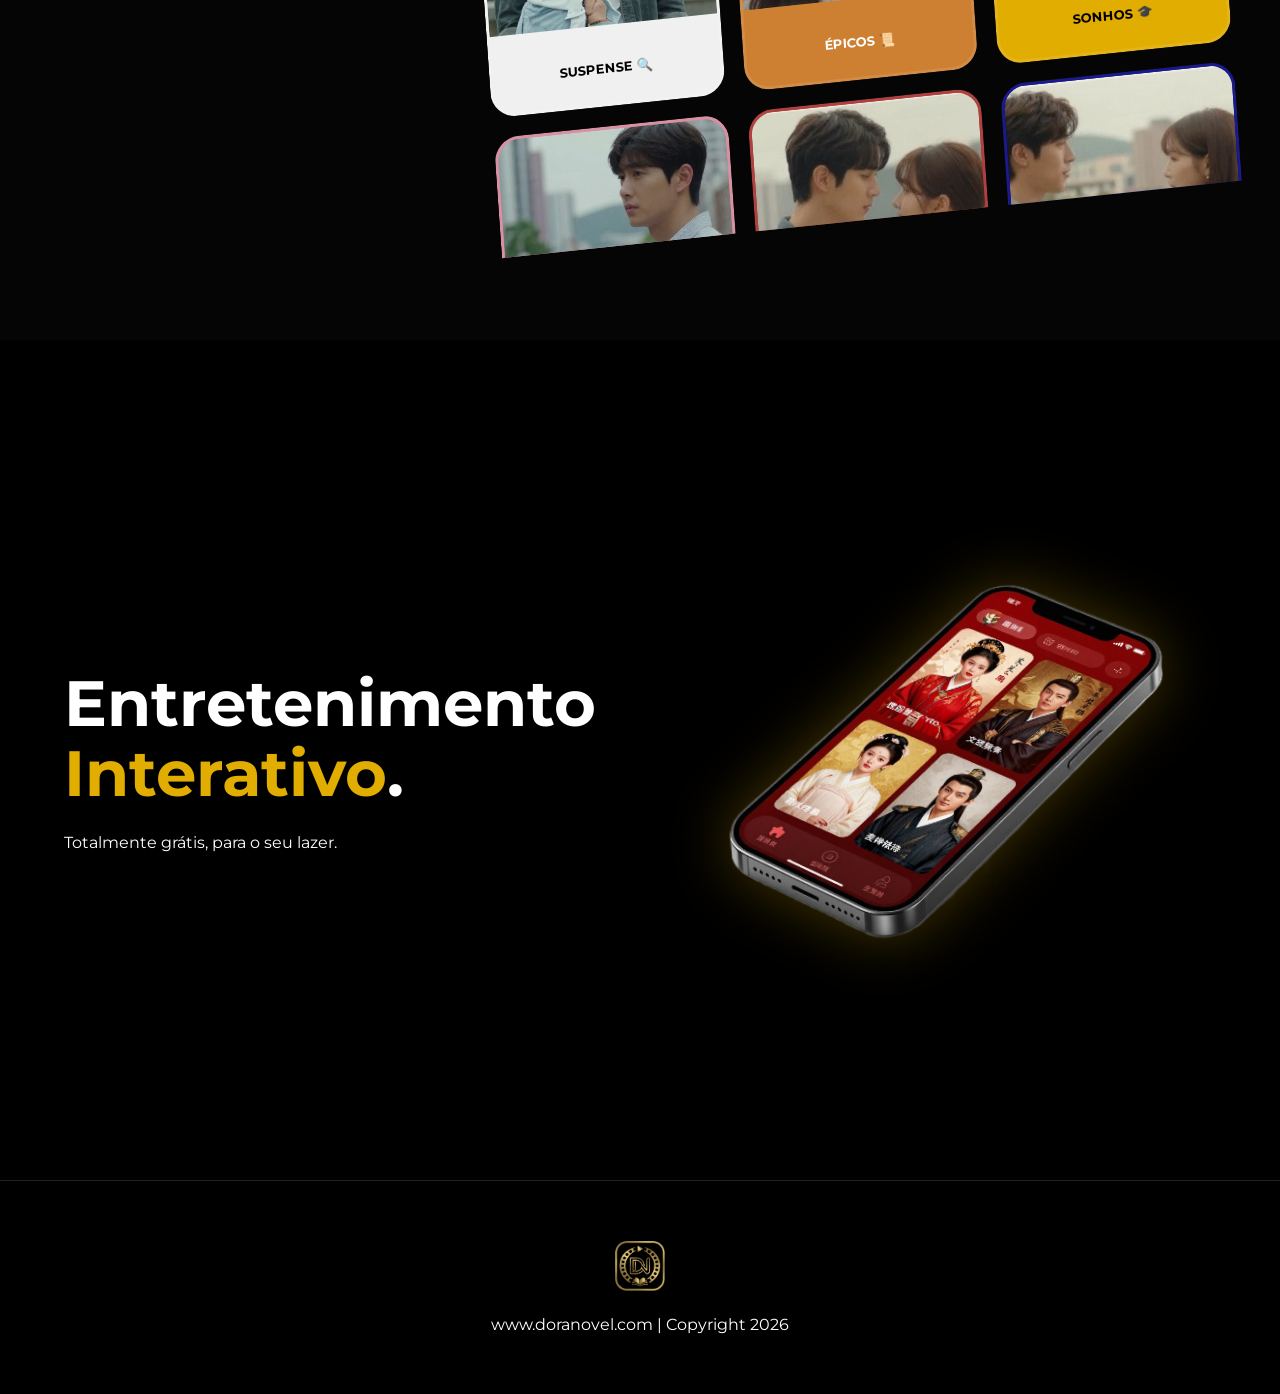
==== commit 579cab47: "Update index.html" ====
--- a/index.html
+++ b/index.html
@@ -190,7 +190,7 @@
     <section class="hero-features">
         <div class="feature-text">
             <h2>Entretenimento <span class="brand-gold">Interativo</span>.</h2>
-            <p>Totalmente grátis e offline.</p>
+            <p>Totalmente grátis, para o seu lazer.</p>
         </div>
         <div class="phone-preview"><img src="celular.png" alt="App Preview"></div>
     </section>
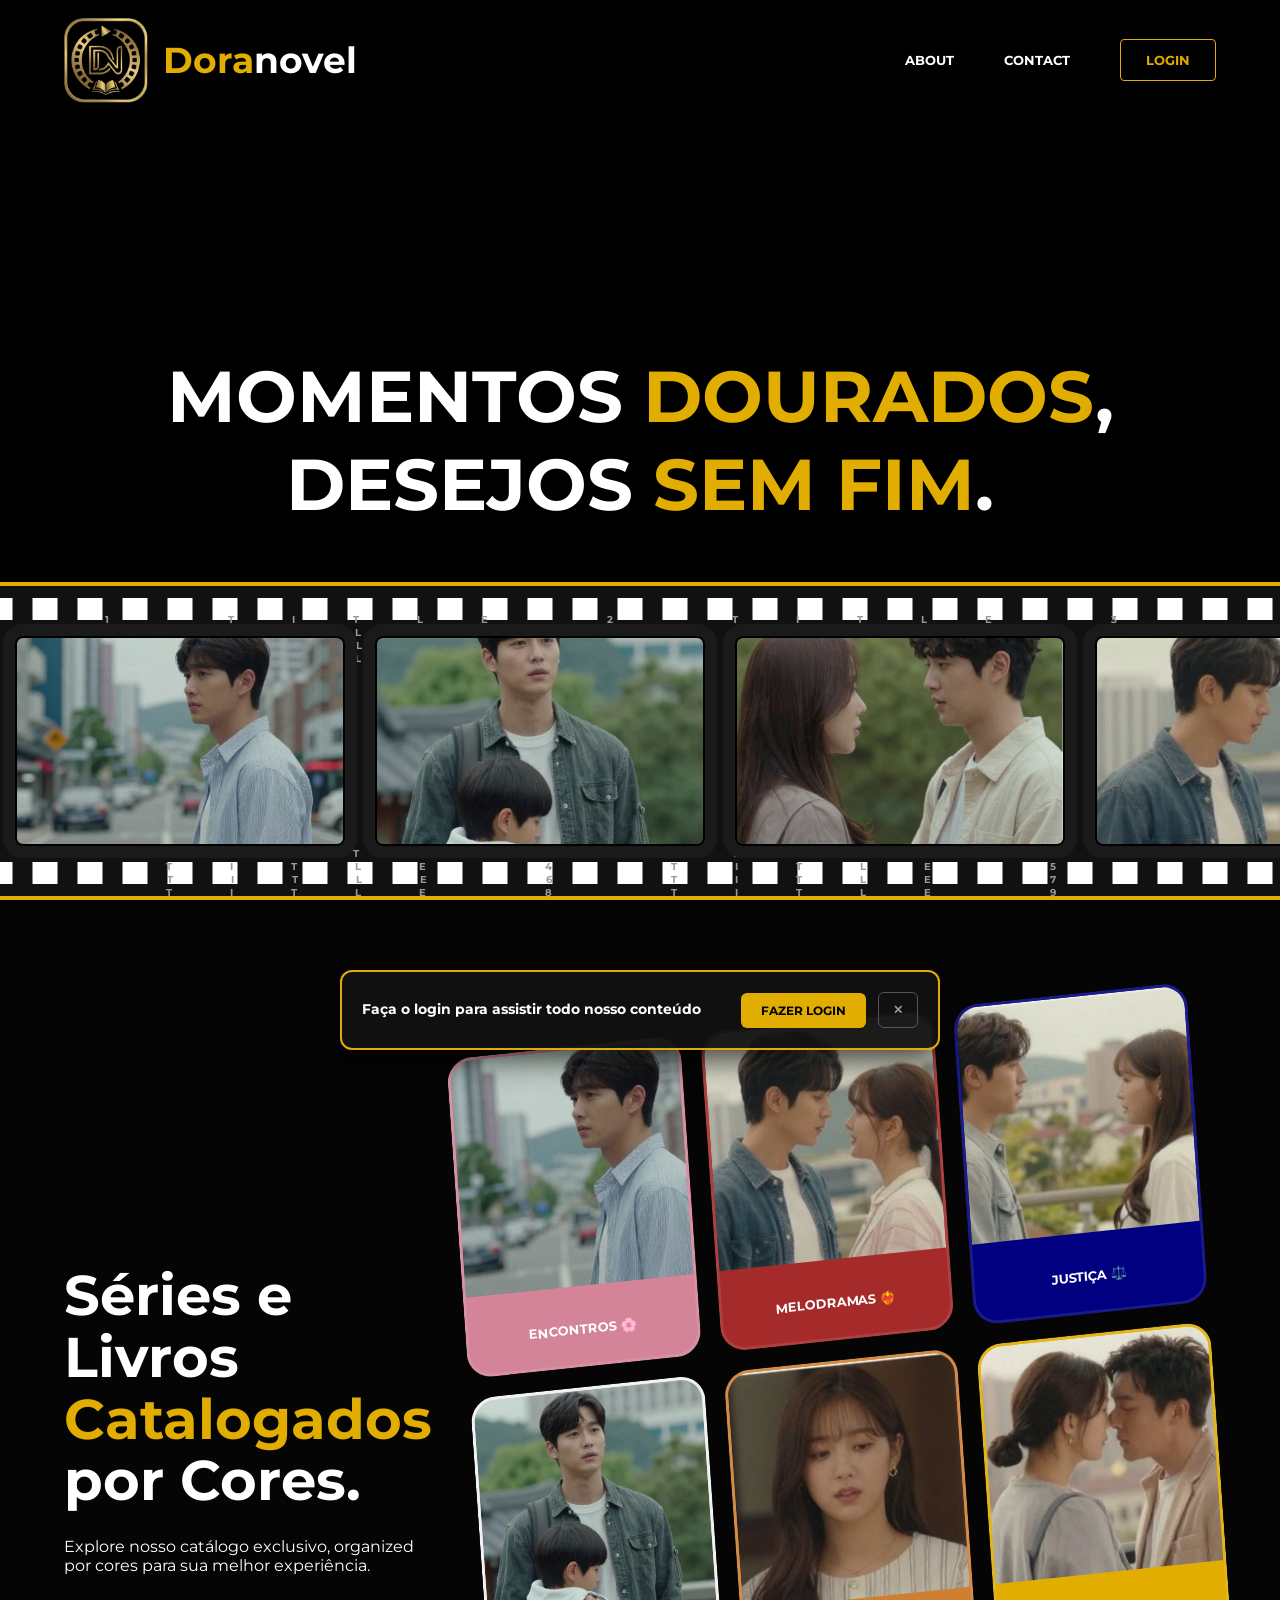
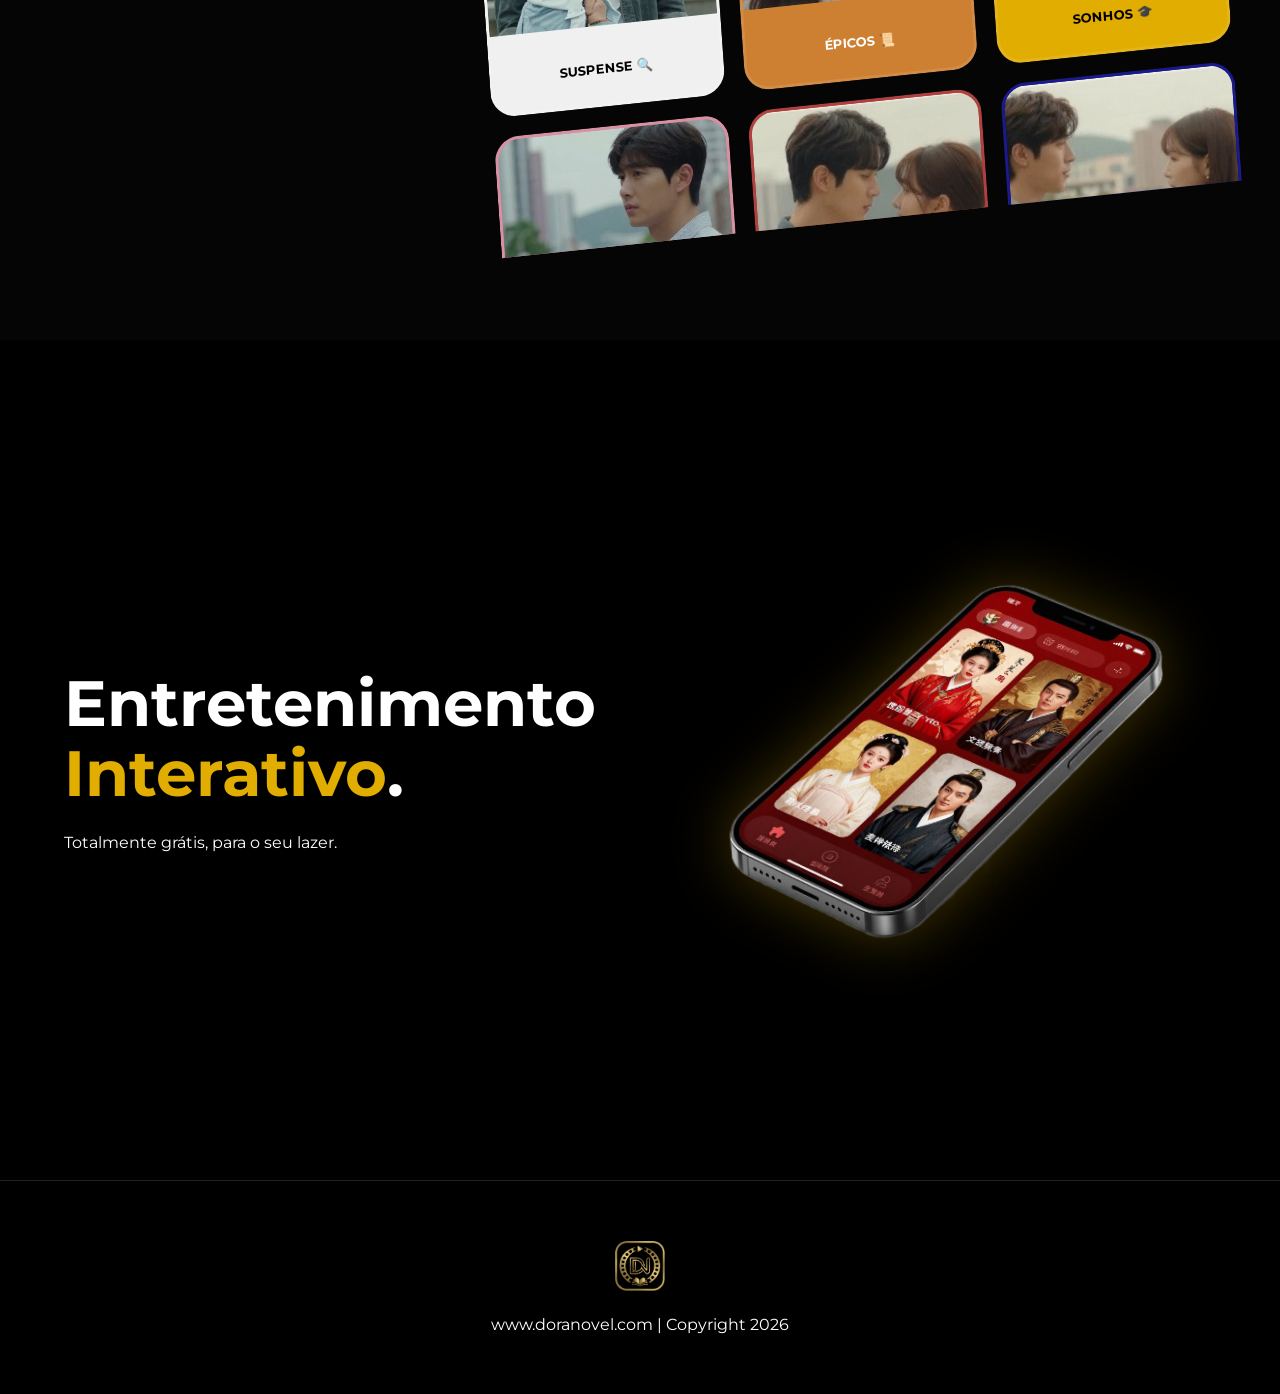
==== commit b621795e: "Update index.html" ====
--- a/index.html
+++ b/index.html
@@ -77,6 +77,70 @@
         .phone-preview { flex: 1.2; display: flex; justify-content: center; }
         .phone-preview img { width: 100%; max-width: 680px; filter: drop-shadow(0 0 30px rgba(225, 173, 1, 0.3)); transform: rotate(-2deg); }
 
+        /* --- NOVO ESTILO: BANNER DE LOGIN (SCROLL POPUP) --- */
+        .login-popup {
+            position: fixed;
+            bottom: -150px; /* Começa escondido abaixo da tela */
+            left: 50%;
+            transform: translateX(-50%);
+            width: 90%;
+            max-width: 600px;
+            background: rgba(17, 17, 17, 0.95);
+            border: 2px solid #E1AD01;
+            border-radius: 12px;
+            padding: 20px;
+            display: flex;
+            align-items: center;
+            justify-content: space-between;
+            gap: 20px;
+            z-index: 99999;
+            box-shadow: 0 10px 30px rgba(0, 0, 0, 0.7);
+            transition: bottom 0.5s cubic-bezier(0.175, 0.885, 0.32, 1.275);
+        }
+        .login-popup.show {
+            bottom: 30px; /* Sobe para a tela ao ativar */
+        }
+        .login-popup p {
+            font-size: 14px;
+            font-weight: 700;
+            color: #fff;
+            line-height: 1.4;
+        }
+        .popup-actions {
+            display: flex;
+            align-items: center;
+            gap: 12px;
+        }
+        .btn-popup-login {
+            background: #E1AD01;
+            color: #000;
+            text-decoration: none;
+            padding: 10px 20px;
+            border-radius: 6px;
+            font-size: 12px;
+            font-weight: 700;
+            text-transform: uppercase;
+            transition: 0.3s;
+        }
+        .btn-popup-login:hover {
+            background: #fff;
+        }
+        .btn-popup-close {
+            background: transparent;
+            border: 1px solid #555;
+            color: #999;
+            cursor: pointer;
+            padding: 10px 14px;
+            border-radius: 6px;
+            font-size: 12px;
+            font-weight: 700;
+            transition: 0.3s;
+        }
+        .btn-popup-close:hover {
+            border-color: #fff;
+            color: #fff;
+        }
+
         /* ----------------------------------------------------------- */
         /* --- AJUSTES MOBILE (ESTABILIZAÇÃO DE BORDAS E CORTES) --- */
         /* ----------------------------------------------------------- */
@@ -87,7 +151,6 @@
                 padding: 15px 5% 15px; 
                 align-items: center;
                 background: #000; 
-                /* Trava a borda sempre no fundo do contêiner mobile */
                 border-bottom: 3px solid #E1AD01 !important; 
                 position: fixed;
             } 
@@ -106,25 +169,34 @@
             .links a { font-size: 11px; margin-left: 0; }
             .btn-login { padding: 8px 12px; font-size: 11px; }
 
-            /* HERO 1 MOBILE: Previne corte do frame */
             .hero-main { display: flex; flex-direction: column; justify-content: center; align-items: center; height: 100vh; }
             .hero-text { width: 100%; margin-top: -60px; }
             .hero-text h1 { font-size: 1.8rem; padding: 0 15px; } 
 
-            /* Ajuste da Película para não cortar no mobile */
             .film-strip { 
                 padding: 30px 0; 
-                height: 180px; /* Altura fixa no mobile para estabilidade */
+                height: 180px; 
                 display: flex;
                 align-items: center;
             }
             .film-track img { height: 120px; width: 180px; outline: 6px solid #1a1a1a; }
 
-            /* Hero 2 e 3 Mobile */
             .hero-categories, .hero-features { flex-direction: column; text-align: center; padding: 100px 5% 60px; }
             .feature-text h2 { font-size: 2.2rem !important; }
             .categories-wrapper { transform: none; height: 500px; width: 100%; flex: none; justify-content: center; }
             .card { height: 220px; }
+
+            /* Ajuste do popup para telas menores */
+            .login-popup {
+                flex-direction: column;
+                text-align: center;
+                padding: 15px;
+                gap: 12px;
+            }
+            .popup-actions {
+                width: 100%;
+                justify-content: center;
+            }
         }
     </style>
 </head>
@@ -163,7 +235,7 @@
     <section class="hero-categories">
         <div class="text-side">
             <h2>Séries e Livros <span class="brand-gold">Catalogados</span> por Cores.</h2>
-            <p>Explore nosso catálogo exclusivo, organizado por cores para sua melhor experiência.</p>
+            <p>Explore nosso catálogo exclusivo, organized por cores para sua melhor experiência.</p>
         </div>
         <div class="categories-wrapper">
             <div class="cat-col col-extremidade">
@@ -195,17 +267,45 @@
         <div class="phone-preview"><img src="celular.png" alt="App Preview"></div>
     </section>
 
+    <!-- COMPONENTE ADICIONADO: BANNER FLUTUANTE DE LOGIN -->
+    <div class="login-popup" id="loginPopup">
+        <p>Faça o login para assistir todo nosso conteúdo</p>
+        <div class="popup-actions">
+            <a href="login.html" class="btn-popup-login">Fazer Login</a>
+            <button class="btn-popup-close" onclick="closePopup()">✕</button>
+        </div>
+    </div>
+
     <footer style="padding: 60px; text-align: center; background: #000; border-top: 1px solid #222;">
         <img src="logo.png" alt="Logo" style="height: 50px; margin-bottom: 20px;">
         <p>www.doranovel.com | Copyright 2026</p>
     </footer>
 
     <script>
+        // Variável de controle para verificar se o usuário fechou manualmente o banner
+        let popupClosedManually = false;
+
         window.onscroll = function() {
+            // Controle da Navbar (Mantido original)
             const nav = document.getElementById('mainNavbar');
             if (window.pageYOffset > 50) { nav.classList.add('scrolled'); }
             else { nav.classList.remove('scrolled'); }
+
+            // Lógica do Popup de Login por Scroll
+            const popup = document.getElementById('loginPopup');
+            if (window.pageYOffset > 200 && !popupClosedManually) {
+                popup.classList.add('show');
+            } else {
+                popup.classList.remove('show');
+            }
         };
+
+        // Função para apagar/fechar o banner
+        function closePopup() {
+            const popup = document.getElementById('loginPopup');
+            popup.classList.remove('show');
+            popupClosedManually = true; // Impede que o banner reapareça na mesma sessão de navegação
+        }
     </script>
 </body>
 </html>
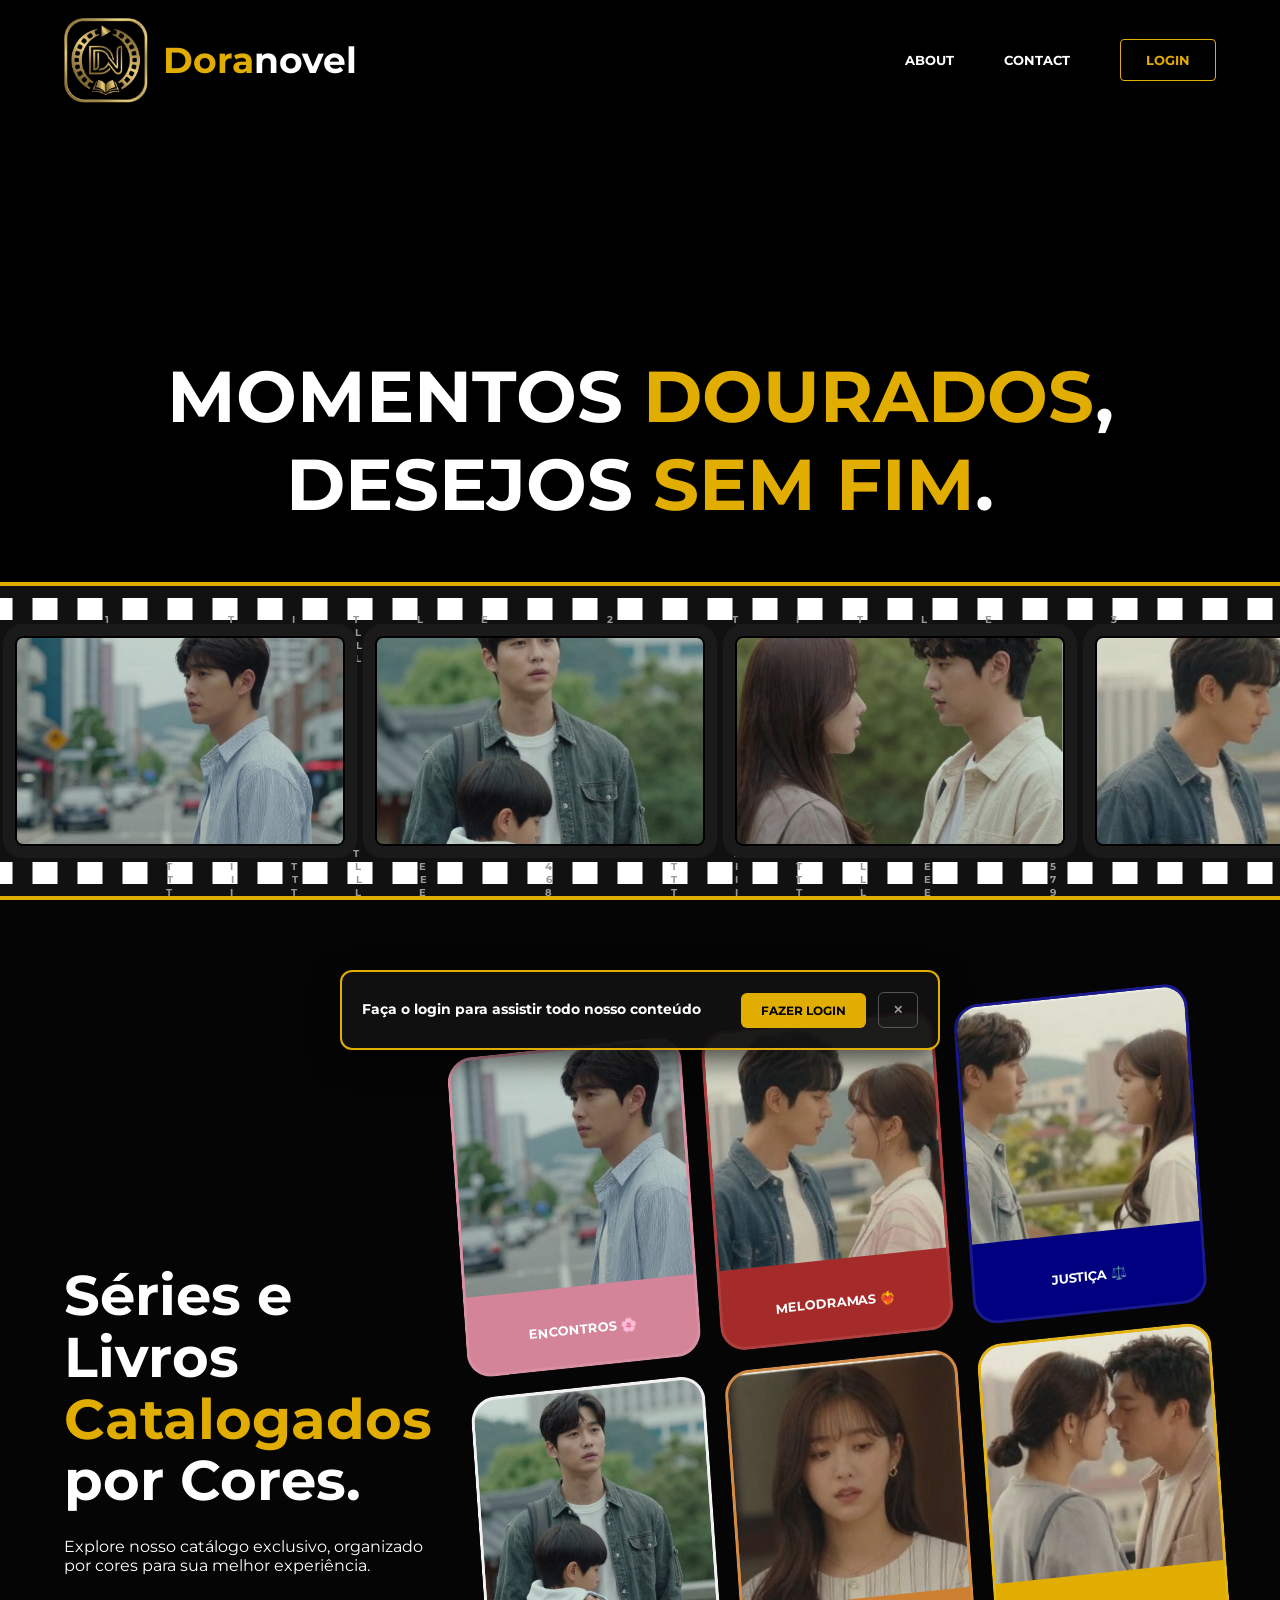
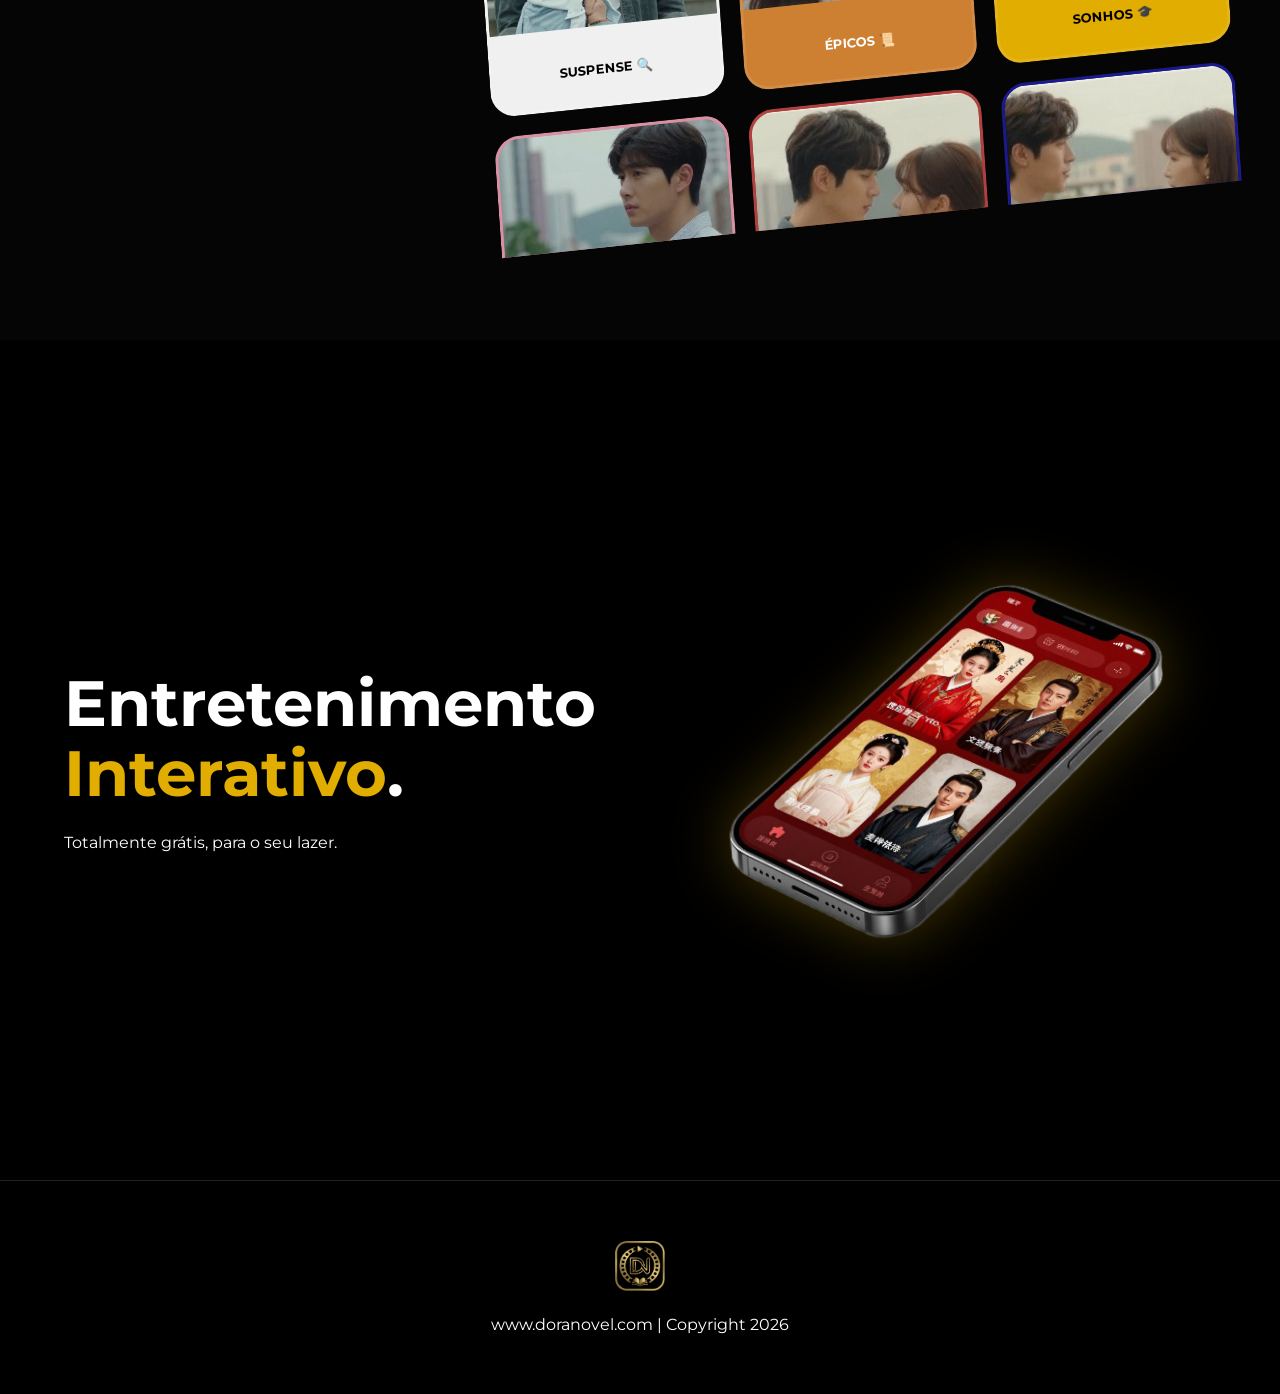
==== commit 05b3710a: "Update index.html" ====
--- a/index.html
+++ b/index.html
@@ -235,7 +235,7 @@
     <section class="hero-categories">
         <div class="text-side">
             <h2>Séries e Livros <span class="brand-gold">Catalogados</span> por Cores.</h2>
-            <p>Explore nosso catálogo exclusivo, organized por cores para sua melhor experiência.</p>
+            <p>Explore nosso catálogo exclusivo, organizado por cores para sua melhor experiência.</p>
         </div>
         <div class="categories-wrapper">
             <div class="cat-col col-extremidade">
